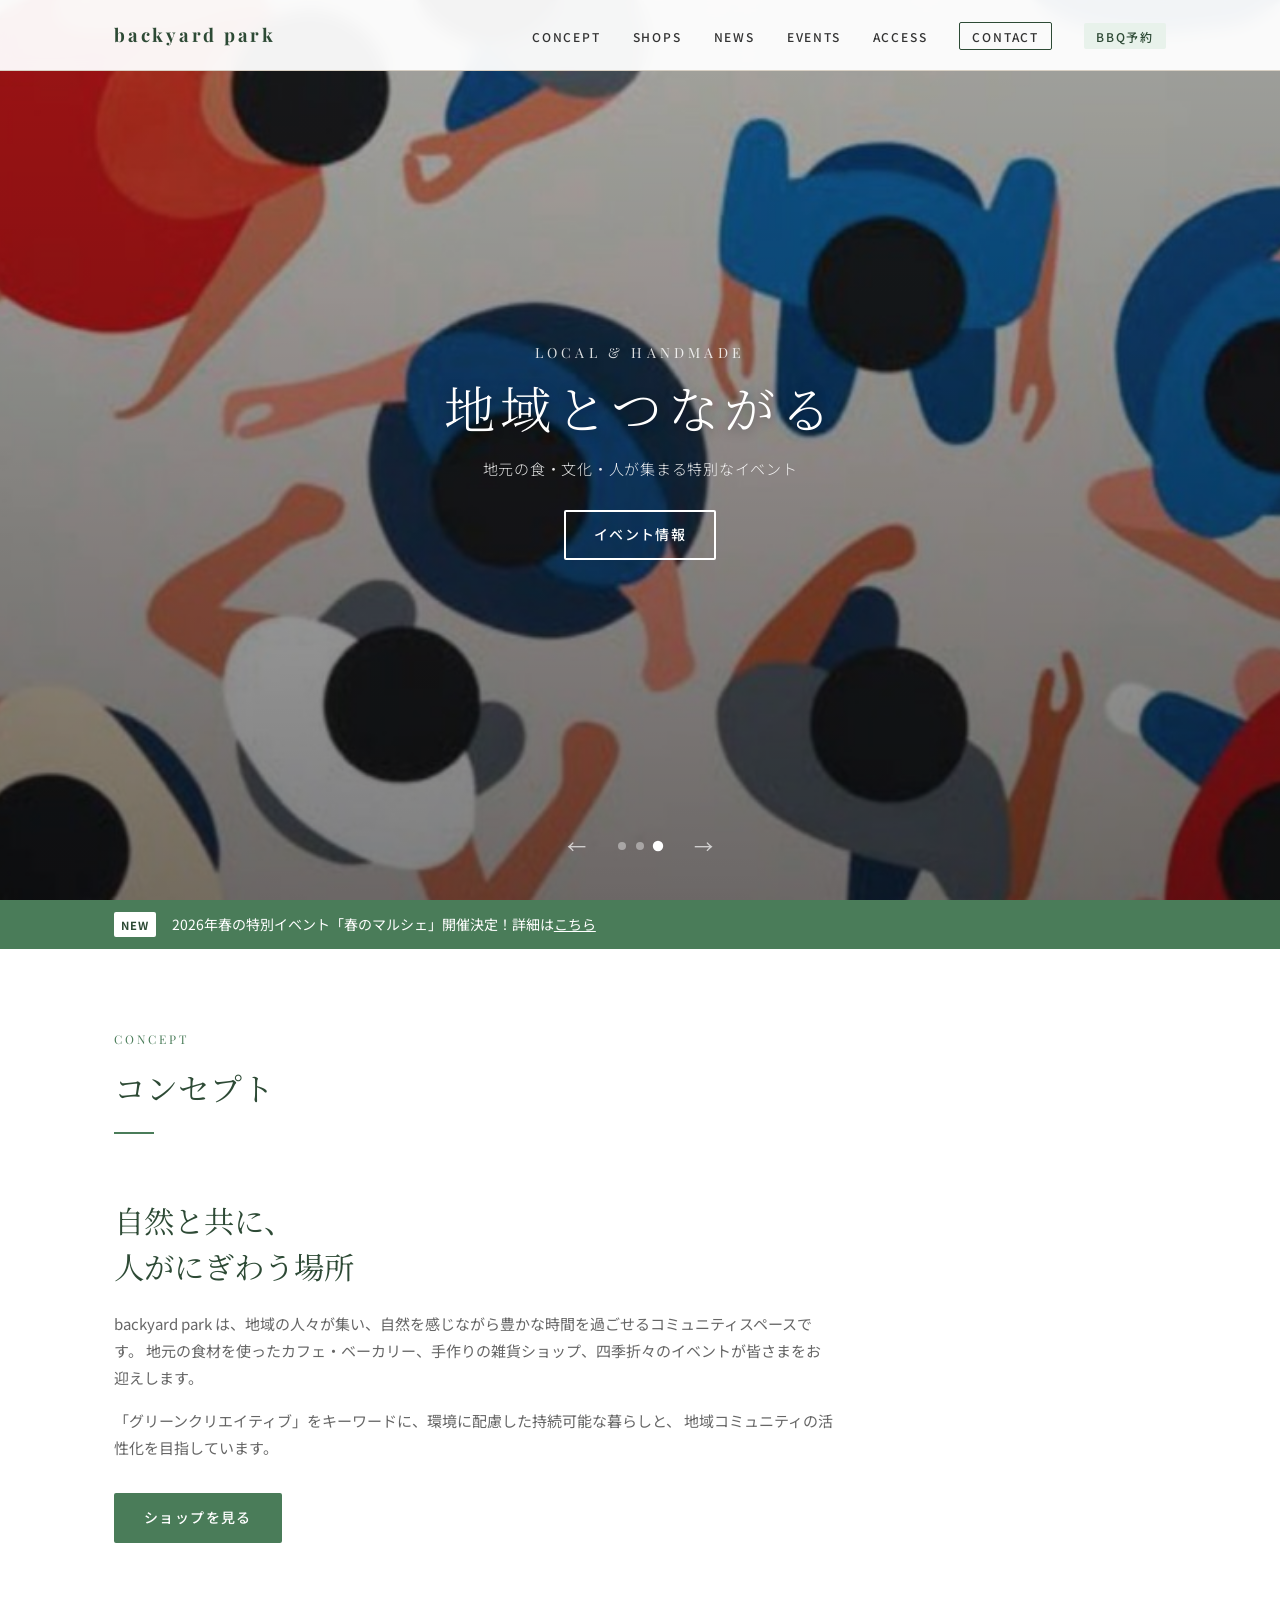
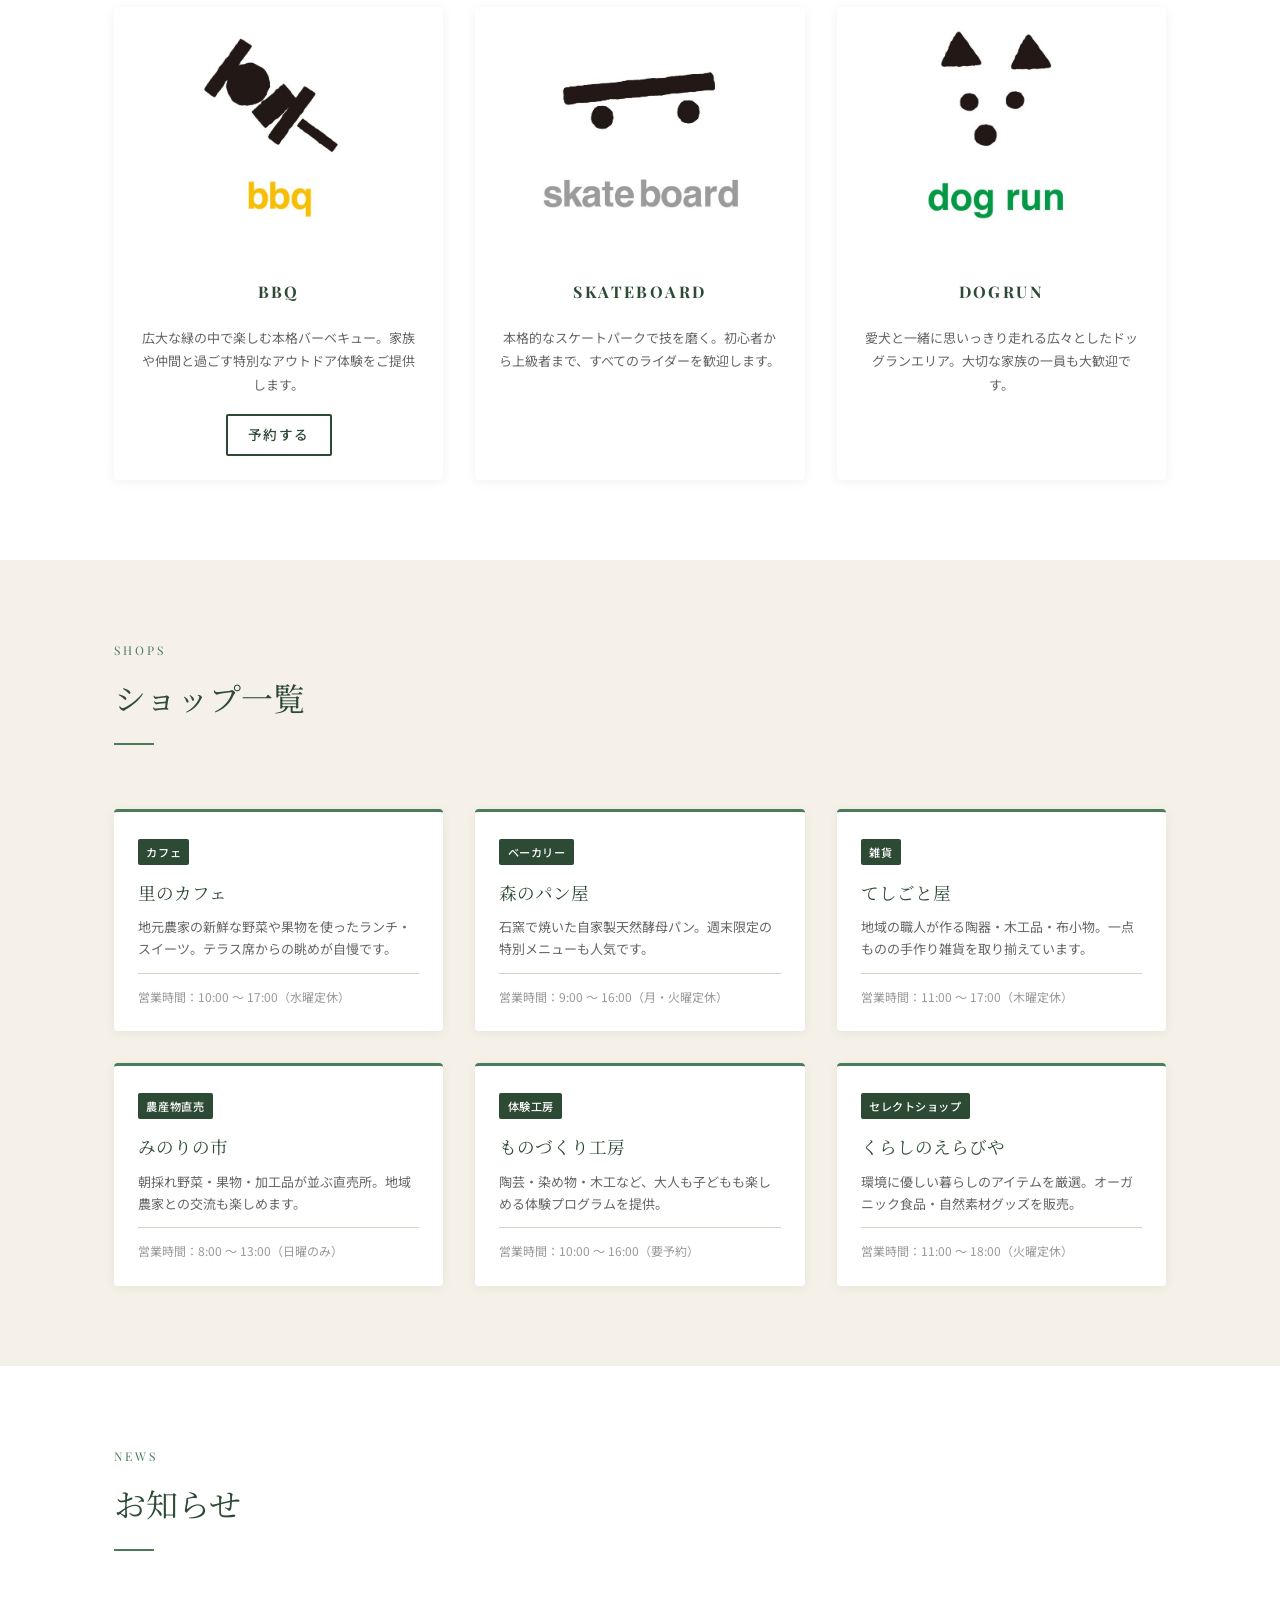
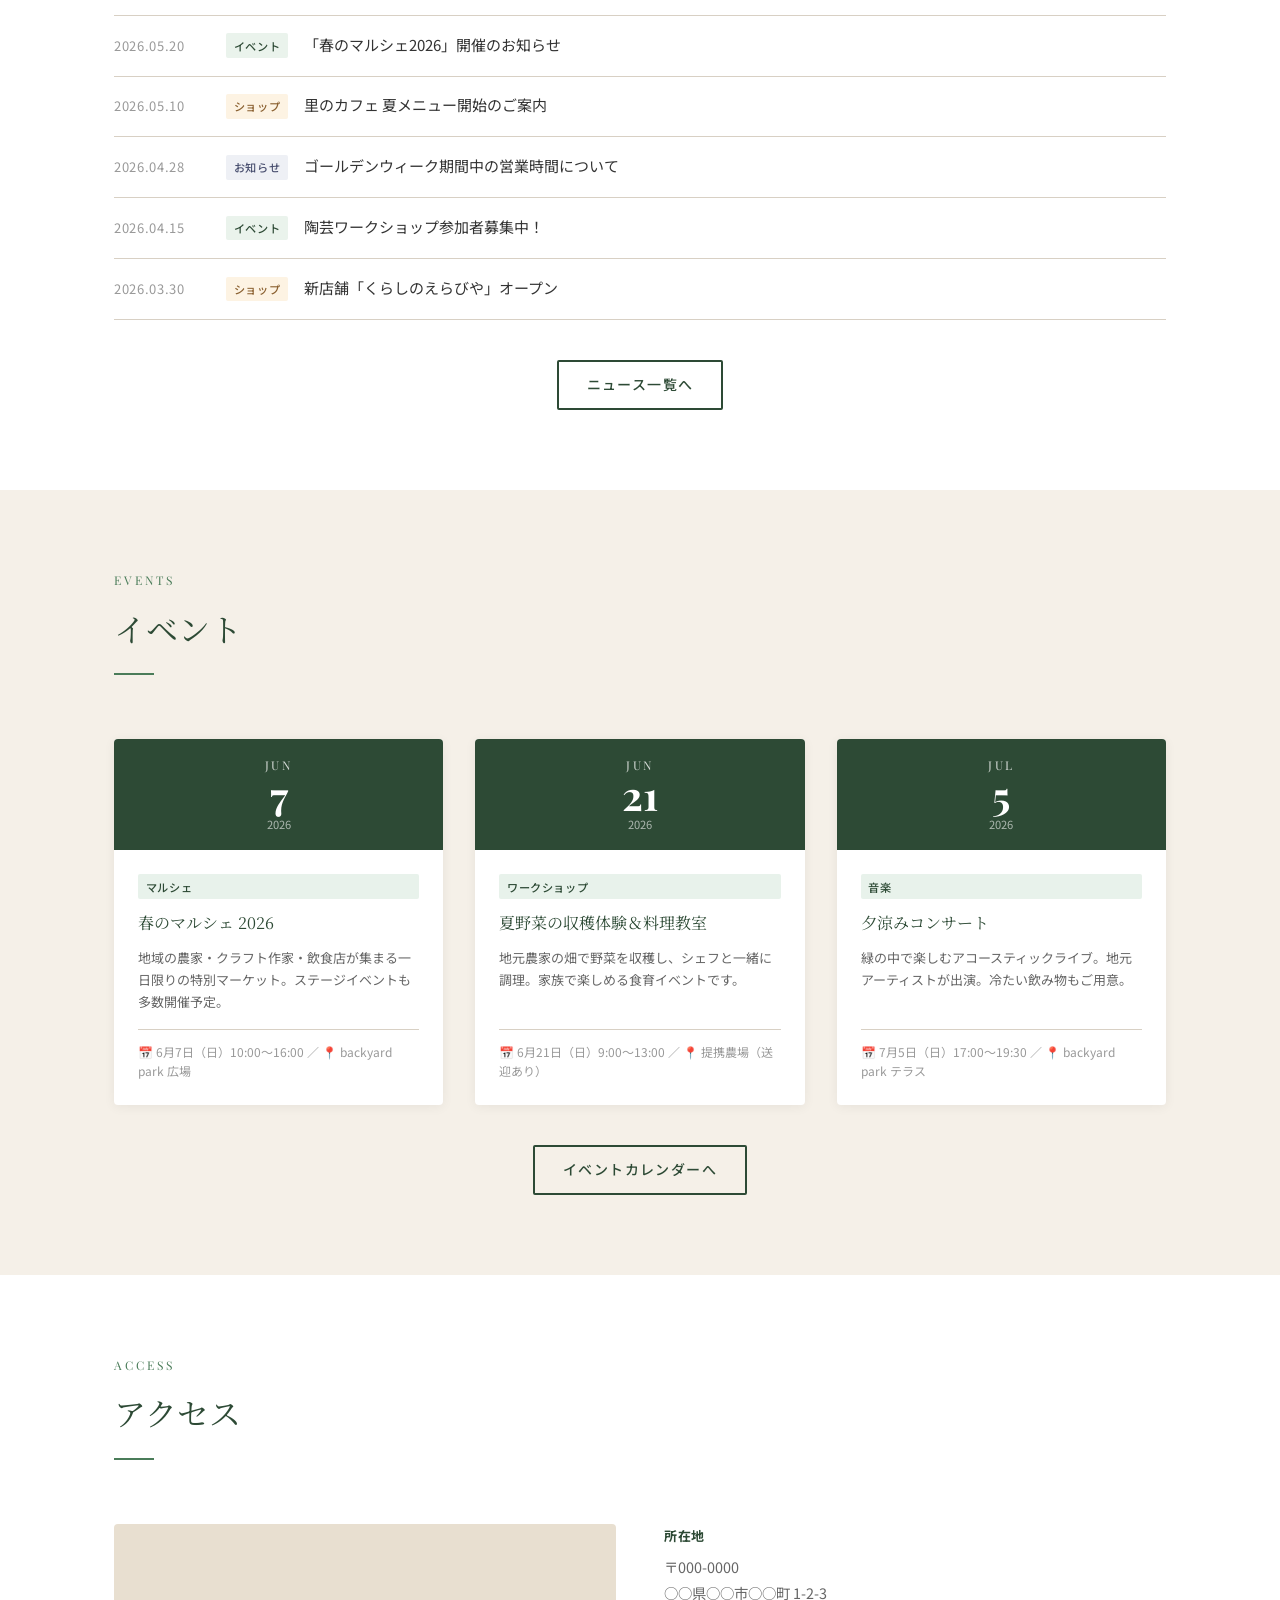
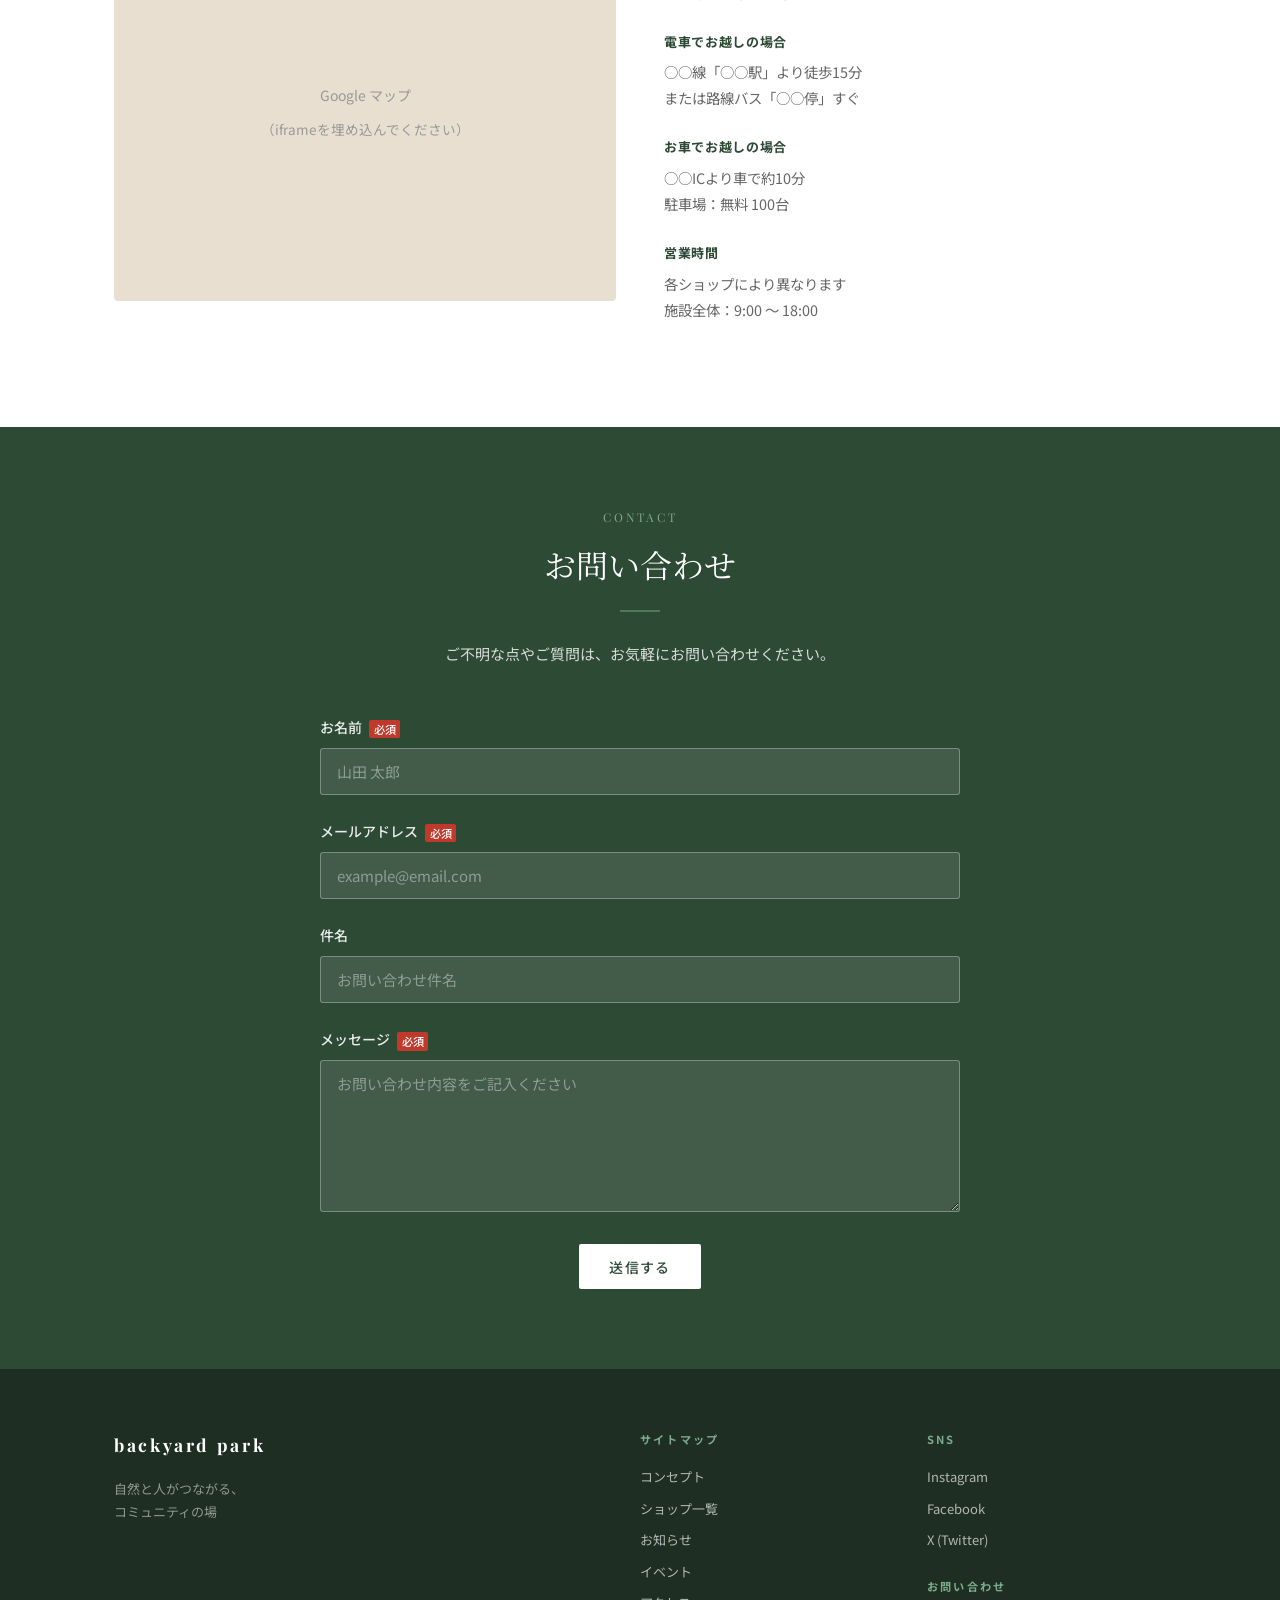
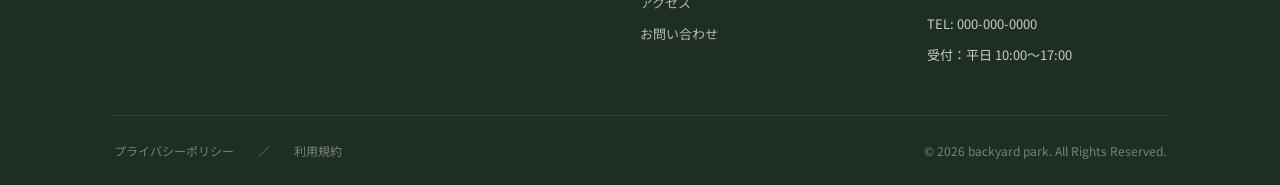
==== index.html @ cfff5ee6 "Add files via upload" ====
<!DOCTYPE html>
<html lang="ja">
<head>
  <meta charset="UTF-8" />
  <meta name="viewport" content="width=device-width, initial-scale=1.0" />
  <title>backyard park</title>
  <link rel="preconnect" href="https://fonts.googleapis.com" />
  <link rel="preconnect" href="https://fonts.gstatic.com" crossorigin />
  <link href="https://fonts.googleapis.com/css2?family=Noto+Sans+JP:wght@300;400;500;700&family=Noto+Serif+JP:wght@300;400;700&family=Playfair+Display:ital,wght@0,400;0,700;1,400&display=swap" rel="stylesheet" />
  <link rel="stylesheet" href="style.css" />
</head>
<body>

  <!-- ========== HEADER / NAVIGATION ========== -->
  <header class="site-header" id="site-header">
    <div class="header-inner">
      <a href="#" class="logo">
        <span class="logo-name">backyard park</span>
      </a>
      <button class="nav-toggle" id="nav-toggle" aria-label="メニューを開く">
        <span></span><span></span><span></span>
      </button>
      <nav class="global-nav" id="global-nav">
        <ul>
          <li><a href="#concept">CONCEPT</a></li>
          <li><a href="#shops">SHOPS</a></li>
          <li><a href="#news">NEWS</a></li>
          <li><a href="#events">EVENTS</a></li>
          <li><a href="#access">ACCESS</a></li>
          <li><a href="#contact" class="nav-contact">CONTACT</a></li>
          <li><a href="reserve.html" class="nav-reserve">BBQ予約</a></li>
        </ul>
      </nav>
    </div>
  </header>

  <!-- ========== HERO ========== -->
  <section class="hero" id="hero">
    <div class="hero-slider" id="hero-slider">
      <div class="hero-slide active" style="background-image: url('images/BP0122_p004.jpg')">
        <div class="hero-overlay"></div>
        <div class="hero-text">
          <p class="hero-sub">Welcome to</p>
          <h1 class="hero-title">backyard park</h1>
          <p class="hero-desc">自然と人がつながる、あたらしいコミュニティの場</p>
          <a href="#concept" class="btn btn-outline">詳しく見る</a>
        </div>
      </div>
      <div class="hero-slide" style="background-image: url('images/BP0122_p007.jpg')">
        <div class="hero-overlay"></div>
        <div class="hero-text">
          <p class="hero-sub">Enjoy the nature</p>
          <h1 class="hero-title">森と暮らす</h1>
          <p class="hero-desc">緑に囲まれた豊かな時間をお過ごしください</p>
          <a href="#shops" class="btn btn-outline">ショップ一覧</a>
        </div>
      </div>
      <div class="hero-slide" style="background-image: url('images/BP0122_p006.jpg')">
        <div class="hero-overlay"></div>
        <div class="hero-text">
          <p class="hero-sub">Local &amp; Handmade</p>
          <h1 class="hero-title">地域とつながる</h1>
          <p class="hero-desc">地元の食・文化・人が集まる特別なイベント</p>
          <a href="#events" class="btn btn-outline">イベント情報</a>
        </div>
      </div>
    </div>
    <div class="hero-controls">
      <button class="hero-prev" id="hero-prev" aria-label="前へ">&#8592;</button>
      <div class="hero-dots" id="hero-dots">
        <button class="dot active" data-index="0"></button>
        <button class="dot" data-index="1"></button>
        <button class="dot" data-index="2"></button>
      </div>
      <button class="hero-next" id="hero-next" aria-label="次へ">&#8594;</button>
    </div>
  </section>

  <!-- ========== INFO BANNER ========== -->
  <div class="info-banner">
    <div class="container">
      <span class="info-label">NEW</span>
      <p>2026年春の特別イベント「春のマルシェ」開催決定！詳細は<a href="#events">こちら</a></p>
    </div>
  </div>

  <!-- ========== CONCEPT ========== -->
  <section class="section concept" id="concept">
    <div class="container">
      <div class="section-header">
        <span class="section-en">CONCEPT</span>
        <h2 class="section-title">コンセプト</h2>
      </div>
      <div class="concept-body">
        <h3 class="concept-heading">自然と共に、<br>人がにぎわう場所</h3>
        <p>
          backyard park は、地域の人々が集い、自然を感じながら豊かな時間を過ごせるコミュニティスペースです。
          地元の食材を使ったカフェ・ベーカリー、手作りの雑貨ショップ、四季折々のイベントが皆さまをお迎えします。
        </p>
        <p>
          「グリーンクリエイティブ」をキーワードに、環境に配慮した持続可能な暮らしと、
          地域コミュニティの活性化を目指しています。
        </p>
        <a href="#shops" class="btn btn-primary">ショップを見る</a>
      </div>

      <div class="concept-features">
        <div class="feature-card">
          <div class="feature-card-image">
            <img src="images/BP0122_p011.jpg" alt="BBQ" />
          </div>
          <div class="feature-card-body">
            <h4>BBQ</h4>
            <p>広大な緑の中で楽しむ本格バーベキュー。家族や仲間と過ごす特別なアウトドア体験をご提供します。</p>
            <a href="reserve.html" class="btn btn-secondary feature-card-btn">予約する</a>
          </div>
        </div>
        <div class="feature-card">
          <div class="feature-card-image">
            <img src="images/BP0122_p010.jpg" alt="SKATEBOARD" />
          </div>
          <div class="feature-card-body">
            <h4>SKATEBOARD</h4>
            <p>本格的なスケートパークで技を磨く。初心者から上級者まで、すべてのライダーを歓迎します。</p>
          </div>
        </div>
        <div class="feature-card">
          <div class="feature-card-image">
            <img src="images/BP0122_p012.jpg" alt="DOGRUN" />
          </div>
          <div class="feature-card-body">
            <h4>DOGRUN</h4>
            <p>愛犬と一緒に思いっきり走れる広々としたドッグランエリア。大切な家族の一員も大歓迎です。</p>
          </div>
        </div>
      </div>
    </div>
  </section>

  <!-- ========== SHOPS ========== -->
  <section class="section shops bg-light" id="shops">
    <div class="container">
      <div class="section-header">
        <span class="section-en">SHOPS</span>
        <h2 class="section-title">ショップ一覧</h2>
      </div>
      <div class="shops-grid">

        <article class="shop-card">
          <div class="shop-body">
            <span class="shop-tag">カフェ</span>
            <h3 class="shop-name">里のカフェ</h3>
            <p class="shop-desc">地元農家の新鮮な野菜や果物を使ったランチ・スイーツ。テラス席からの眺めが自慢です。</p>
            <p class="shop-hours">営業時間：10:00 〜 17:00（水曜定休）</p>
          </div>
        </article>

        <article class="shop-card">
          <div class="shop-body">
            <span class="shop-tag">ベーカリー</span>
            <h3 class="shop-name">森のパン屋</h3>
            <p class="shop-desc">石窯で焼いた自家製天然酵母パン。週末限定の特別メニューも人気です。</p>
            <p class="shop-hours">営業時間：9:00 〜 16:00（月・火曜定休）</p>
          </div>
        </article>

        <article class="shop-card">
          <div class="shop-body">
            <span class="shop-tag">雑貨</span>
            <h3 class="shop-name">てしごと屋</h3>
            <p class="shop-desc">地域の職人が作る陶器・木工品・布小物。一点ものの手作り雑貨を取り揃えています。</p>
            <p class="shop-hours">営業時間：11:00 〜 17:00（木曜定休）</p>
          </div>
        </article>

        <article class="shop-card">
          <div class="shop-body">
            <span class="shop-tag">農産物直売</span>
            <h3 class="shop-name">みのりの市</h3>
            <p class="shop-desc">朝採れ野菜・果物・加工品が並ぶ直売所。地域農家との交流も楽しめます。</p>
            <p class="shop-hours">営業時間：8:00 〜 13:00（日曜のみ）</p>
          </div>
        </article>

        <article class="shop-card">
          <div class="shop-body">
            <span class="shop-tag">体験工房</span>
            <h3 class="shop-name">ものづくり工房</h3>
            <p class="shop-desc">陶芸・染め物・木工など、大人も子どもも楽しめる体験プログラムを提供。</p>
            <p class="shop-hours">営業時間：10:00 〜 16:00（要予約）</p>
          </div>
        </article>

        <article class="shop-card">
          <div class="shop-body">
            <span class="shop-tag">セレクトショップ</span>
            <h3 class="shop-name">くらしのえらびや</h3>
            <p class="shop-desc">環境に優しい暮らしのアイテムを厳選。オーガニック食品・自然素材グッズを販売。</p>
            <p class="shop-hours">営業時間：11:00 〜 18:00（火曜定休）</p>
          </div>
        </article>

      </div>
    </div>
  </section>

  <!-- ========== NEWS ========== -->
  <section class="section news" id="news">
    <div class="container">
      <div class="section-header">
        <span class="section-en">NEWS</span>
        <h2 class="section-title">お知らせ</h2>
      </div>
      <ul class="news-list">
        <li class="news-item">
          <time class="news-date" datetime="2026-05-20">2026.05.20</time>
          <span class="news-tag tag-event">イベント</span>
          <a class="news-title" href="#">「春のマルシェ2026」開催のお知らせ</a>
        </li>
        <li class="news-item">
          <time class="news-date" datetime="2026-05-10">2026.05.10</time>
          <span class="news-tag tag-shop">ショップ</span>
          <a class="news-title" href="#">里のカフェ 夏メニュー開始のご案内</a>
        </li>
        <li class="news-item">
          <time class="news-date" datetime="2026-04-28">2026.04.28</time>
          <span class="news-tag tag-info">お知らせ</span>
          <a class="news-title" href="#">ゴールデンウィーク期間中の営業時間について</a>
        </li>
        <li class="news-item">
          <time class="news-date" datetime="2026-04-15">2026.04.15</time>
          <span class="news-tag tag-event">イベント</span>
          <a class="news-title" href="#">陶芸ワークショップ参加者募集中！</a>
        </li>
        <li class="news-item">
          <time class="news-date" datetime="2026-03-30">2026.03.30</time>
          <span class="news-tag tag-shop">ショップ</span>
          <a class="news-title" href="#">新店舗「くらしのえらびや」オープン</a>
        </li>
      </ul>
      <div class="section-more">
        <a href="#" class="btn btn-secondary">ニュース一覧へ</a>
      </div>
    </div>
  </section>

  <!-- ========== EVENTS ========== -->
  <section class="section events bg-light" id="events">
    <div class="container">
      <div class="section-header">
        <span class="section-en">EVENTS</span>
        <h2 class="section-title">イベント</h2>
      </div>
      <div class="events-grid">

        <article class="event-card">
          <div class="event-date-block">
            <span class="event-month">JUN</span>
            <span class="event-day">7</span>
            <span class="event-year">2026</span>
          </div>
          <div class="event-body">
            <span class="event-tag">マルシェ</span>
            <h3 class="event-title">春のマルシェ 2026</h3>
            <p class="event-detail">地域の農家・クラフト作家・飲食店が集まる一日限りの特別マーケット。ステージイベントも多数開催予定。</p>
            <p class="event-meta">📅 6月7日（日）10:00〜16:00 ／ 📍 backyard park 広場</p>
          </div>
        </article>

        <article class="event-card">
          <div class="event-date-block">
            <span class="event-month">JUN</span>
            <span class="event-day">21</span>
            <span class="event-year">2026</span>
          </div>
          <div class="event-body">
            <span class="event-tag">ワークショップ</span>
            <h3 class="event-title">夏野菜の収穫体験＆料理教室</h3>
            <p class="event-detail">地元農家の畑で野菜を収穫し、シェフと一緒に調理。家族で楽しめる食育イベントです。</p>
            <p class="event-meta">📅 6月21日（日）9:00〜13:00 ／ 📍 提携農場（送迎あり）</p>
          </div>
        </article>

        <article class="event-card">
          <div class="event-date-block">
            <span class="event-month">JUL</span>
            <span class="event-day">5</span>
            <span class="event-year">2026</span>
          </div>
          <div class="event-body">
            <span class="event-tag">音楽</span>
            <h3 class="event-title">夕涼みコンサート</h3>
            <p class="event-detail">緑の中で楽しむアコースティックライブ。地元アーティストが出演。冷たい飲み物もご用意。</p>
            <p class="event-meta">📅 7月5日（日）17:00〜19:30 ／ 📍 backyard park テラス</p>
          </div>
        </article>

      </div>
      <div class="section-more">
        <a href="#" class="btn btn-secondary">イベントカレンダーへ</a>
      </div>
    </div>
  </section>

  <!-- ========== ACCESS ========== -->
  <section class="section access" id="access">
    <div class="container">
      <div class="section-header">
        <span class="section-en">ACCESS</span>
        <h2 class="section-title">アクセス</h2>
      </div>
      <div class="access-grid">
        <div class="access-map">
          <div class="map-placeholder">
            <p>Google マップ</p>
            <p style="font-size:0.85rem;margin-top:0.5rem;">（iframeを埋め込んでください）</p>
          </div>
        </div>
        <div class="access-info">
          <div class="access-block">
            <h4>所在地</h4>
            <p>〒000-0000<br>○○県○○市○○町 1-2-3</p>
          </div>
          <div class="access-block">
            <h4>電車でお越しの場合</h4>
            <p>○○線「○○駅」より徒歩15分<br>または路線バス「○○停」すぐ</p>
          </div>
          <div class="access-block">
            <h4>お車でお越しの場合</h4>
            <p>○○ICより車で約10分<br>駐車場：無料 100台</p>
          </div>
          <div class="access-block">
            <h4>営業時間</h4>
            <p>各ショップにより異なります<br>施設全体：9:00 〜 18:00</p>
          </div>
        </div>
      </div>
    </div>
  </section>

  <!-- ========== CONTACT ========== -->
  <section class="section contact bg-green" id="contact">
    <div class="container">
      <div class="section-header center">
        <span class="section-en light">CONTACT</span>
        <h2 class="section-title light">お問い合わせ</h2>
        <p class="contact-lead">ご不明な点やご質問は、お気軽にお問い合わせください。</p>
      </div>
      <form class="contact-form" id="contact-form">
        <div class="form-row">
          <label for="name">お名前 <span class="required">必須</span></label>
          <input type="text" id="name" name="name" placeholder="山田 太郎" required />
        </div>
        <div class="form-row">
          <label for="email">メールアドレス <span class="required">必須</span></label>
          <input type="email" id="email" name="email" placeholder="example@email.com" required />
        </div>
        <div class="form-row">
          <label for="subject">件名</label>
          <input type="text" id="subject" name="subject" placeholder="お問い合わせ件名" />
        </div>
        <div class="form-row">
          <label for="message">メッセージ <span class="required">必須</span></label>
          <textarea id="message" name="message" rows="6" placeholder="お問い合わせ内容をご記入ください" required></textarea>
        </div>
        <div class="form-submit">
          <button type="submit" class="btn btn-white">送信する</button>
        </div>
      </form>
    </div>
  </section>

  <!-- ========== FOOTER ========== -->
  <footer class="site-footer">
    <div class="container">
      <div class="footer-grid">
        <div class="footer-brand">
          <div class="footer-logo">
            <span class="footer-logo-name">backyard park</span>
          </div>
          <p class="footer-tagline">自然と人がつながる、<br>コミュニティの場</p>
        </div>
        <div class="footer-nav-group">
          <h4>サイトマップ</h4>
          <ul>
            <li><a href="#concept">コンセプト</a></li>
            <li><a href="#shops">ショップ一覧</a></li>
            <li><a href="#news">お知らせ</a></li>
            <li><a href="#events">イベント</a></li>
            <li><a href="#access">アクセス</a></li>
            <li><a href="#contact">お問い合わせ</a></li>
          </ul>
        </div>
        <div class="footer-nav-group">
          <h4>SNS</h4>
          <ul>
            <li><a href="#">Instagram</a></li>
            <li><a href="#">Facebook</a></li>
            <li><a href="#">X (Twitter)</a></li>
          </ul>
          <h4 style="margin-top:1.5rem;">お問い合わせ</h4>
          <ul>
            <li>TEL: 000-000-0000</li>
            <li>受付：平日 10:00〜17:00</li>
          </ul>
        </div>
      </div>
      <div class="footer-bottom">
        <p class="footer-legal">
          <a href="#">プライバシーポリシー</a> ／ <a href="#">利用規約</a>
        </p>
        <p class="footer-copy">&copy; 2026 backyard park. All Rights Reserved.</p>
      </div>
    </div>
  </footer>

  <a href="#" class="page-top" id="page-top" aria-label="ページトップへ">▲</a>

  <script src="script.js"></script>
</body>
</html>
---- style.css ----
/* ============================================================
   RESET & BASE
   ============================================================ */
*, *::before, *::after {
  box-sizing: border-box;
  margin: 0;
  padding: 0;
}

:root {
  /* Colors */
  --color-green-dark:   #2d4a35;
  --color-green:        #4a7c59;
  --color-green-light:  #7aab8a;
  --color-green-pale:   #e8f2eb;
  --color-brown:        #6b4c3b;
  --color-beige:        #f5f0e8;
  --color-beige-dark:   #e8dfd0;
  --color-white:        #ffffff;
  --color-text:         #333333;
  --color-text-light:   #666666;
  --color-text-muted:   #999999;
  --color-border:       #d8d0c4;

  /* Typography */
  --font-sans:  'Noto Sans JP', 'Hiragino Kaku Gothic ProN', sans-serif;
  --font-serif: 'Noto Serif JP', 'Hiragino Mincho ProN', serif;
  --font-en:    'Playfair Display', Georgia, serif;

  /* Spacing */
  --section-py: 80px;
  --container-max: 1100px;
  --container-px: 24px;

  /* Transitions */
  --ease: 0.3s ease;
}

html {
  scroll-behavior: smooth;
  font-size: 16px;
}

body {
  font-family: var(--font-sans);
  color: var(--color-text);
  background: var(--color-white);
  line-height: 1.8;
  -webkit-font-smoothing: antialiased;
}

img { display: block; width: 100%; height: auto; object-fit: cover; }
a { color: inherit; text-decoration: none; transition: opacity var(--ease); }
a:hover { opacity: 0.75; }
ul { list-style: none; }
button { cursor: pointer; border: none; background: none; font-family: inherit; }

.container {
  max-width: var(--container-max);
  margin: 0 auto;
  padding: 0 var(--container-px);
}

.section {
  padding: var(--section-py) 0;
}

.bg-light { background: var(--color-beige); }
.bg-green { background: var(--color-green-dark); }

/* ============================================================
   BUTTONS
   ============================================================ */
.btn {
  display: inline-block;
  padding: 0.75em 2em;
  font-size: 0.875rem;
  font-weight: 500;
  letter-spacing: 0.1em;
  border-radius: 2px;
  transition: all var(--ease);
  cursor: pointer;
}

.btn-primary {
  background: var(--color-green);
  color: var(--color-white);
  border: 2px solid var(--color-green);
}
.btn-primary:hover {
  background: var(--color-green-dark);
  border-color: var(--color-green-dark);
  opacity: 1;
}

.btn-secondary {
  background: transparent;
  color: var(--color-green-dark);
  border: 2px solid var(--color-green-dark);
}
.btn-secondary:hover {
  background: var(--color-green-dark);
  color: var(--color-white);
  opacity: 1;
}

.btn-outline {
  background: transparent;
  color: var(--color-white);
  border: 2px solid var(--color-white);
}
.btn-outline:hover {
  background: var(--color-white);
  color: var(--color-green-dark);
  opacity: 1;
}

.btn-white {
  background: var(--color-white);
  color: var(--color-green-dark);
  border: 2px solid var(--color-white);
}
.btn-white:hover {
  background: transparent;
  color: var(--color-white);
  opacity: 1;
}

/* ============================================================
   SECTION HEADERS
   ============================================================ */
.section-header {
  margin-bottom: 3rem;
}
.section-header.center {
  text-align: center;
}

.section-en {
  display: block;
  font-family: var(--font-en);
  font-size: 0.75rem;
  font-weight: 400;
  letter-spacing: 0.25em;
  color: var(--color-green);
  text-transform: uppercase;
  margin-bottom: 0.5rem;
}
.section-en.light {
  color: var(--color-green-light);
}

.section-title {
  font-family: var(--font-serif);
  font-size: clamp(1.5rem, 3vw, 2rem);
  font-weight: 400;
  color: var(--color-green-dark);
  position: relative;
  padding-bottom: 1rem;
}
.section-title::after {
  content: '';
  display: block;
  width: 40px;
  height: 2px;
  background: var(--color-green);
  margin-top: 1rem;
}
.section-title.light {
  color: var(--color-white);
}
.section-header.center .section-title::after {
  margin: 1rem auto 0;
}

.section-more {
  text-align: center;
  margin-top: 2.5rem;
}

/* ============================================================
   HEADER
   ============================================================ */
.site-header {
  position: fixed;
  top: 0;
  left: 0;
  right: 0;
  z-index: 100;
  background: rgba(255, 255, 255, 0.95);
  backdrop-filter: blur(8px);
  border-bottom: 1px solid var(--color-border);
  transition: box-shadow var(--ease);
}
.site-header.scrolled {
  box-shadow: 0 2px 20px rgba(0,0,0,0.08);
}

.header-inner {
  max-width: var(--container-max);
  margin: 0 auto;
  padding: 0 var(--container-px);
  height: 70px;
  display: flex;
  align-items: center;
  justify-content: space-between;
}

.logo {
  display: flex;
  align-items: center;
  line-height: 1.2;
}

.logo-name {
  font-family: var(--font-en);
  font-size: 1.15rem;
  font-weight: 700;
  color: var(--color-green-dark);
  letter-spacing: 0.15em;
  text-transform: lowercase;
}

.global-nav ul {
  display: flex;
  gap: 2rem;
  align-items: center;
}
.global-nav a {
  font-size: 0.75rem;
  font-weight: 500;
  letter-spacing: 0.15em;
  color: var(--color-text);
  text-transform: uppercase;
  position: relative;
  padding-bottom: 3px;
}
.global-nav a::after {
  content: '';
  position: absolute;
  bottom: 0;
  left: 0;
  width: 0;
  height: 1px;
  background: var(--color-green);
  transition: width var(--ease);
}
.global-nav a:hover { opacity: 1; }
.global-nav a:hover::after { width: 100%; }
.nav-contact {
  padding: 0.4em 1em !important;
  border: 1px solid var(--color-green-dark);
  border-radius: 2px;
}
.nav-contact::after { display: none !important; }
.nav-contact:hover {
  background: var(--color-green-dark);
  color: var(--color-white) !important;
}
.nav-reserve {
  color: var(--color-green-dark) !important;
  font-weight: 700;
  padding: 0.4em 1em !important;
  background: var(--color-green-pale);
  border-radius: 2px;
}
.nav-reserve::after { display: none !important; }
.nav-reserve:hover {
  background: var(--color-green);
  color: var(--color-white) !important;
  opacity: 1;
}

.nav-toggle {
  display: none;
  flex-direction: column;
  gap: 5px;
  width: 30px;
}
.nav-toggle span {
  display: block;
  height: 2px;
  background: var(--color-green-dark);
  transition: all var(--ease);
  border-radius: 2px;
}

/* ============================================================
   HERO
   ============================================================ */
.hero {
  position: relative;
  height: 100vh;
  min-height: 600px;
  overflow: hidden;
}

.hero-slider {
  width: 100%;
  height: 100%;
  position: relative;
}

.hero-slide {
  position: absolute;
  inset: 0;
  background-size: cover;
  background-position: center;
  background-color: var(--color-green-dark);
  opacity: 0;
  transition: opacity 1s ease;
  display: flex;
  align-items: center;
  justify-content: center;
}
.hero-slide.active { opacity: 1; }

.hero-overlay {
  position: absolute;
  inset: 0;
  background: linear-gradient(
    to bottom,
    rgba(0, 0, 0, 0.25) 0%,
    rgba(0, 0, 0, 0.5) 100%
  );
}

.hero-text {
  position: relative;
  z-index: 1;
  text-align: center;
  color: var(--color-white);
  max-width: 640px;
  padding: 0 var(--container-px);
}

.hero-sub {
  font-family: var(--font-en);
  font-size: clamp(0.75rem, 1.5vw, 0.875rem);
  letter-spacing: 0.3em;
  text-transform: uppercase;
  margin-bottom: 0.75rem;
  opacity: 0.85;
}

.hero-title {
  font-family: var(--font-serif);
  font-size: clamp(2rem, 5vw, 3.2rem);
  font-weight: 300;
  letter-spacing: 0.1em;
  line-height: 1.2;
  margin-bottom: 1rem;
  text-shadow: 0 2px 12px rgba(0,0,0,0.4);
}

.hero-desc {
  font-size: clamp(0.85rem, 1.5vw, 0.9375rem);
  font-weight: 300;
  letter-spacing: 0.05em;
  margin-bottom: 1.75rem;
  opacity: 0.9;
}

.hero-controls {
  position: absolute;
  bottom: 2rem;
  left: 0;
  right: 0;
  z-index: 10;
  display: flex;
  align-items: center;
  justify-content: center;
  gap: 1.5rem;
}

.hero-prev, .hero-next {
  color: rgba(255,255,255,0.7);
  font-size: 1.2rem;
  transition: color var(--ease);
  padding: 0.5rem;
}
.hero-prev:hover, .hero-next:hover {
  color: var(--color-white);
}

.hero-dots {
  display: flex;
  gap: 0.6rem;
}
.dot {
  width: 8px;
  height: 8px;
  border-radius: 50%;
  background: rgba(255,255,255,0.4);
  transition: all var(--ease);
  padding: 0;
}
.dot.active {
  background: var(--color-white);
  transform: scale(1.3);
}

/* ============================================================
   INFO BANNER
   ============================================================ */
.info-banner {
  background: var(--color-green);
  color: var(--color-white);
  padding: 0.75rem 0;
  font-size: 0.875rem;
}
.info-banner .container {
  display: flex;
  align-items: center;
  gap: 1rem;
}
.info-label {
  background: var(--color-white);
  color: var(--color-green-dark);
  font-size: 0.7rem;
  font-weight: 700;
  letter-spacing: 0.1em;
  padding: 0.2em 0.6em;
  border-radius: 2px;
  flex-shrink: 0;
}
.info-banner a {
  text-decoration: underline;
  color: var(--color-white);
}

/* ============================================================
   CONCEPT
   ============================================================ */
.concept-body {
  max-width: 720px;
  margin-bottom: 4rem;
}

.concept-heading {
  font-family: var(--font-serif);
  font-size: clamp(1.4rem, 3vw, 1.9rem);
  font-weight: 400;
  color: var(--color-green-dark);
  line-height: 1.5;
  margin-bottom: 1.25rem;
}

.concept-body p {
  font-size: 0.9375rem;
  color: var(--color-text-light);
  margin-bottom: 1rem;
}

.concept-body .btn { margin-top: 1rem; }

.concept-features {
  display: grid;
  grid-template-columns: repeat(3, 1fr);
  gap: 2rem;
}

.feature-card {
  background: var(--color-white);
  border-radius: 4px;
  overflow: hidden;
  box-shadow: 0 2px 12px rgba(0,0,0,0.06);
  transition: transform var(--ease), box-shadow var(--ease);
}
.feature-card:hover {
  transform: translateY(-6px);
  box-shadow: 0 12px 32px rgba(0,0,0,0.1);
}

.feature-card-image {
  width: 100%;
  aspect-ratio: 4/3;
  overflow: hidden;
}
.feature-card-image img {
  width: 100%;
  height: 100%;
  object-fit: cover;
  transition: transform 0.5s ease;
}
.feature-card:hover .feature-card-image img {
  transform: scale(1.05);
}

.feature-card-body {
  padding: 1.5rem;
  text-align: center;
  display: flex;
  flex-direction: column;
  align-items: center;
  gap: 0.6rem;
}
.feature-card-btn {
  margin-top: 0.5rem;
  padding: 0.5em 1.5em;
  font-size: 0.85rem;
}
.feature-card-body h4 {
  font-family: var(--font-en);
  font-size: 1rem;
  font-weight: 700;
  letter-spacing: 0.15em;
  color: var(--color-green-dark);
  margin-bottom: 0.6rem;
  text-transform: uppercase;
}
.feature-card-body p {
  font-size: 0.8125rem;
  color: var(--color-text-light);
  line-height: 1.8;
}

/* ============================================================
   SHOPS
   ============================================================ */
.shops-grid {
  display: grid;
  grid-template-columns: repeat(3, 1fr);
  gap: 2rem;
}

.shop-card {
  background: var(--color-white);
  border-radius: 4px;
  overflow: hidden;
  box-shadow: 0 2px 12px rgba(0,0,0,0.06);
  border-top: 3px solid var(--color-green);
  transition: transform var(--ease), box-shadow var(--ease);
}
.shop-card:hover {
  transform: translateY(-6px);
  box-shadow: 0 12px 32px rgba(0,0,0,0.1);
}

.shop-tag {
  display: inline-block;
  background: var(--color-green-dark);
  color: var(--color-white);
  font-size: 0.7rem;
  font-weight: 500;
  padding: 0.25em 0.75em;
  border-radius: 2px;
  letter-spacing: 0.05em;
  margin-bottom: 0.75rem;
}

.shop-body {
  padding: 1.5rem;
}
.shop-name {
  font-family: var(--font-serif);
  font-size: 1.1rem;
  font-weight: 400;
  color: var(--color-green-dark);
  margin-bottom: 0.5rem;
}
.shop-desc {
  font-size: 0.8125rem;
  color: var(--color-text-light);
  line-height: 1.7;
  margin-bottom: 0.75rem;
}
.shop-hours {
  font-size: 0.75rem;
  color: var(--color-text-muted);
  border-top: 1px solid var(--color-border);
  padding-top: 0.75rem;
}

/* ============================================================
   NEWS
   ============================================================ */
.news-list {
  border-top: 1px solid var(--color-border);
}

.news-item {
  display: flex;
  align-items: baseline;
  gap: 1rem;
  padding: 1.1rem 0;
  border-bottom: 1px solid var(--color-border);
  transition: background var(--ease);
}
.news-item:hover {
  background: var(--color-beige);
  padding-left: 0.5rem;
  padding-right: 0.5rem;
  margin: 0 -0.5rem;
}

.news-date {
  font-size: 0.8125rem;
  color: var(--color-text-muted);
  letter-spacing: 0.05em;
  flex-shrink: 0;
  min-width: 6rem;
}

.news-tag {
  font-size: 0.7rem;
  font-weight: 500;
  padding: 0.2em 0.7em;
  border-radius: 2px;
  flex-shrink: 0;
  letter-spacing: 0.05em;
}
.tag-event { background: #eaf3ec; color: var(--color-green-dark); }
.tag-shop  { background: #fdf3e3; color: #8a6030; }
.tag-info  { background: #eef0f5; color: #4a5070; }

.news-title {
  font-size: 0.9375rem;
  color: var(--color-text);
  line-height: 1.5;
}
.news-title:hover { color: var(--color-green); opacity: 1; }

/* ============================================================
   EVENTS
   ============================================================ */
.events-grid {
  display: grid;
  grid-template-columns: repeat(3, 1fr);
  gap: 2rem;
}

.event-card {
  background: var(--color-white);
  border-radius: 4px;
  overflow: hidden;
  box-shadow: 0 2px 12px rgba(0,0,0,0.06);
  display: flex;
  flex-direction: column;
  transition: transform var(--ease), box-shadow var(--ease);
}
.event-card:hover {
  transform: translateY(-4px);
  box-shadow: 0 10px 28px rgba(0,0,0,0.1);
}

.event-date-block {
  background: var(--color-green-dark);
  color: var(--color-white);
  padding: 1.25rem;
  display: flex;
  flex-direction: column;
  align-items: center;
  line-height: 1;
}
.event-month {
  font-family: var(--font-en);
  font-size: 0.75rem;
  letter-spacing: 0.2em;
  opacity: 0.8;
  margin-bottom: 0.25rem;
}
.event-day {
  font-family: var(--font-en);
  font-size: 2.5rem;
  font-weight: 700;
  line-height: 1;
}
.event-year {
  font-size: 0.7rem;
  opacity: 0.6;
  margin-top: 0.25rem;
}

.event-body {
  padding: 1.5rem;
  flex: 1;
  display: flex;
  flex-direction: column;
}
.event-tag {
  display: inline-block;
  font-size: 0.7rem;
  font-weight: 500;
  background: var(--color-green-pale);
  color: var(--color-green-dark);
  padding: 0.2em 0.7em;
  border-radius: 2px;
  margin-bottom: 0.75rem;
  letter-spacing: 0.05em;
}
.event-title {
  font-family: var(--font-serif);
  font-size: 1rem;
  font-weight: 400;
  color: var(--color-green-dark);
  margin-bottom: 0.75rem;
  line-height: 1.5;
}
.event-detail {
  font-size: 0.8125rem;
  color: var(--color-text-light);
  line-height: 1.7;
  flex: 1;
  margin-bottom: 1rem;
}
.event-meta {
  font-size: 0.75rem;
  color: var(--color-text-muted);
  border-top: 1px solid var(--color-border);
  padding-top: 0.75rem;
  line-height: 1.6;
}

/* ============================================================
   ACCESS
   ============================================================ */
.access-grid {
  display: grid;
  grid-template-columns: 1fr 1fr;
  gap: 3rem;
  align-items: start;
}

.map-placeholder {
  width: 100%;
  aspect-ratio: 4/3;
  background: var(--color-beige-dark);
  border-radius: 4px;
  display: flex;
  flex-direction: column;
  align-items: center;
  justify-content: center;
  color: var(--color-text-muted);
  font-size: 0.875rem;
}

.access-block {
  margin-bottom: 1.5rem;
}
.access-block h4 {
  font-size: 0.8125rem;
  font-weight: 700;
  color: var(--color-green-dark);
  letter-spacing: 0.05em;
  margin-bottom: 0.4rem;
  text-transform: uppercase;
}
.access-block p {
  font-size: 0.9rem;
  color: var(--color-text-light);
  line-height: 1.8;
}

/* ============================================================
   CONTACT
   ============================================================ */
.contact-lead {
  color: rgba(255,255,255,0.8);
  font-size: 0.9375rem;
  margin-top: 0.75rem;
}

.contact-form {
  max-width: 640px;
  margin: 0 auto;
}

.form-row {
  margin-bottom: 1.5rem;
}
.form-row label {
  display: block;
  font-size: 0.875rem;
  font-weight: 500;
  color: rgba(255,255,255,0.9);
  margin-bottom: 0.5rem;
}
.required {
  font-size: 0.7rem;
  background: #c0392b;
  color: white;
  padding: 0.1em 0.4em;
  border-radius: 2px;
  margin-left: 0.4em;
  vertical-align: middle;
}

.form-row input,
.form-row textarea {
  width: 100%;
  padding: 0.75rem 1rem;
  font-size: 0.9375rem;
  font-family: var(--font-sans);
  background: rgba(255,255,255,0.1);
  border: 1px solid rgba(255,255,255,0.3);
  border-radius: 3px;
  color: var(--color-white);
  transition: border-color var(--ease), background var(--ease);
  outline: none;
}
.form-row input::placeholder,
.form-row textarea::placeholder {
  color: rgba(255,255,255,0.4);
}
.form-row input:focus,
.form-row textarea:focus {
  border-color: var(--color-green-light);
  background: rgba(255,255,255,0.15);
}
.form-row textarea { resize: vertical; }

.form-submit {
  text-align: center;
  margin-top: 0.5rem;
}

/* ============================================================
   FOOTER
   ============================================================ */
.site-footer {
  background: #1e2e22;
  color: rgba(255,255,255,0.75);
  padding: 60px 0 0;
}

.footer-grid {
  display: grid;
  grid-template-columns: 2fr 1fr 1fr;
  gap: 3rem;
  padding-bottom: 3rem;
  border-bottom: 1px solid rgba(255,255,255,0.1);
}

.footer-logo {
  display: flex;
  align-items: center;
  margin-bottom: 1rem;
}
.footer-logo-name {
  font-family: var(--font-en);
  font-size: 1.1rem;
  font-weight: 700;
  color: var(--color-white);
  letter-spacing: 0.15em;
  text-transform: lowercase;
}

.footer-tagline {
  font-size: 0.8125rem;
  line-height: 1.8;
  color: rgba(255,255,255,0.5);
}

.footer-nav-group h4 {
  font-size: 0.7rem;
  font-weight: 700;
  letter-spacing: 0.2em;
  text-transform: uppercase;
  color: var(--color-green-light);
  margin-bottom: 1rem;
}

.footer-nav-group ul {
  display: flex;
  flex-direction: column;
  gap: 0.5rem;
}
.footer-nav-group li {
  font-size: 0.8125rem;
}
.footer-nav-group a { color: rgba(255,255,255,0.65); }
.footer-nav-group a:hover { color: var(--color-white); opacity: 1; }

.footer-bottom {
  display: flex;
  align-items: center;
  justify-content: space-between;
  padding: 1.5rem 0;
  font-size: 0.75rem;
  color: rgba(255,255,255,0.4);
  gap: 1rem;
  flex-wrap: wrap;
}
.footer-legal { display: flex; gap: 1.5rem; }
.footer-legal a { color: rgba(255,255,255,0.4); }
.footer-legal a:hover { color: rgba(255,255,255,0.7); opacity: 1; }

/* ============================================================
   PAGE TOP BUTTON
   ============================================================ */
.page-top {
  position: fixed;
  bottom: 2rem;
  right: 2rem;
  width: 44px;
  height: 44px;
  background: var(--color-green-dark);
  color: var(--color-white);
  border-radius: 50%;
  display: flex;
  align-items: center;
  justify-content: center;
  font-size: 0.75rem;
  opacity: 0;
  pointer-events: none;
  transition: opacity var(--ease), transform var(--ease);
  z-index: 50;
  box-shadow: 0 4px 12px rgba(0,0,0,0.2);
}
.page-top.visible {
  opacity: 1;
  pointer-events: auto;
}
.page-top:hover {
  transform: translateY(-3px);
  opacity: 0.85;
}

/* ============================================================
   RESPONSIVE
   ============================================================ */
@media (max-width: 1024px) {
  .concept-features {
    grid-template-columns: repeat(3, 1fr);
  }
  .shops-grid {
    grid-template-columns: repeat(2, 1fr);
  }
  .events-grid {
    grid-template-columns: repeat(2, 1fr);
  }
}

@media (max-width: 768px) {
  :root {
    --section-py: 60px;
  }

  .nav-toggle {
    display: flex;
  }

  .global-nav {
    position: fixed;
    top: 70px;
    left: 0;
    right: 0;
    bottom: 0;
    background: var(--color-white);
    display: flex;
    align-items: center;
    justify-content: center;
    transform: translateX(100%);
    transition: transform var(--ease);
    z-index: 99;
  }
  .global-nav.open {
    transform: translateX(0);
  }
  .global-nav ul {
    flex-direction: column;
    gap: 2rem;
    text-align: center;
  }
  .global-nav a {
    font-size: 1rem;
  }

  .concept-grid {
    grid-template-columns: 1fr;
    gap: 2rem;
  }

  .concept-features {
    grid-template-columns: 1fr;
  }

  .shops-grid {
    grid-template-columns: 1fr;
  }

  .events-grid {
    grid-template-columns: 1fr;
  }

  .access-grid {
    grid-template-columns: 1fr;
  }

  .footer-grid {
    grid-template-columns: 1fr;
    gap: 2rem;
  }

  .footer-bottom {
    flex-direction: column;
    align-items: flex-start;
    gap: 0.5rem;
  }

  .news-item {
    flex-wrap: wrap;
    gap: 0.5rem;
  }
  .news-date { min-width: auto; }
}

@media (max-width: 480px) {
  .concept-features {
    grid-template-columns: 1fr;
  }

  .hero-title {
    font-size: 2.5rem;
  }

  .info-banner .container {
    flex-wrap: wrap;
    gap: 0.5rem;
  }
}
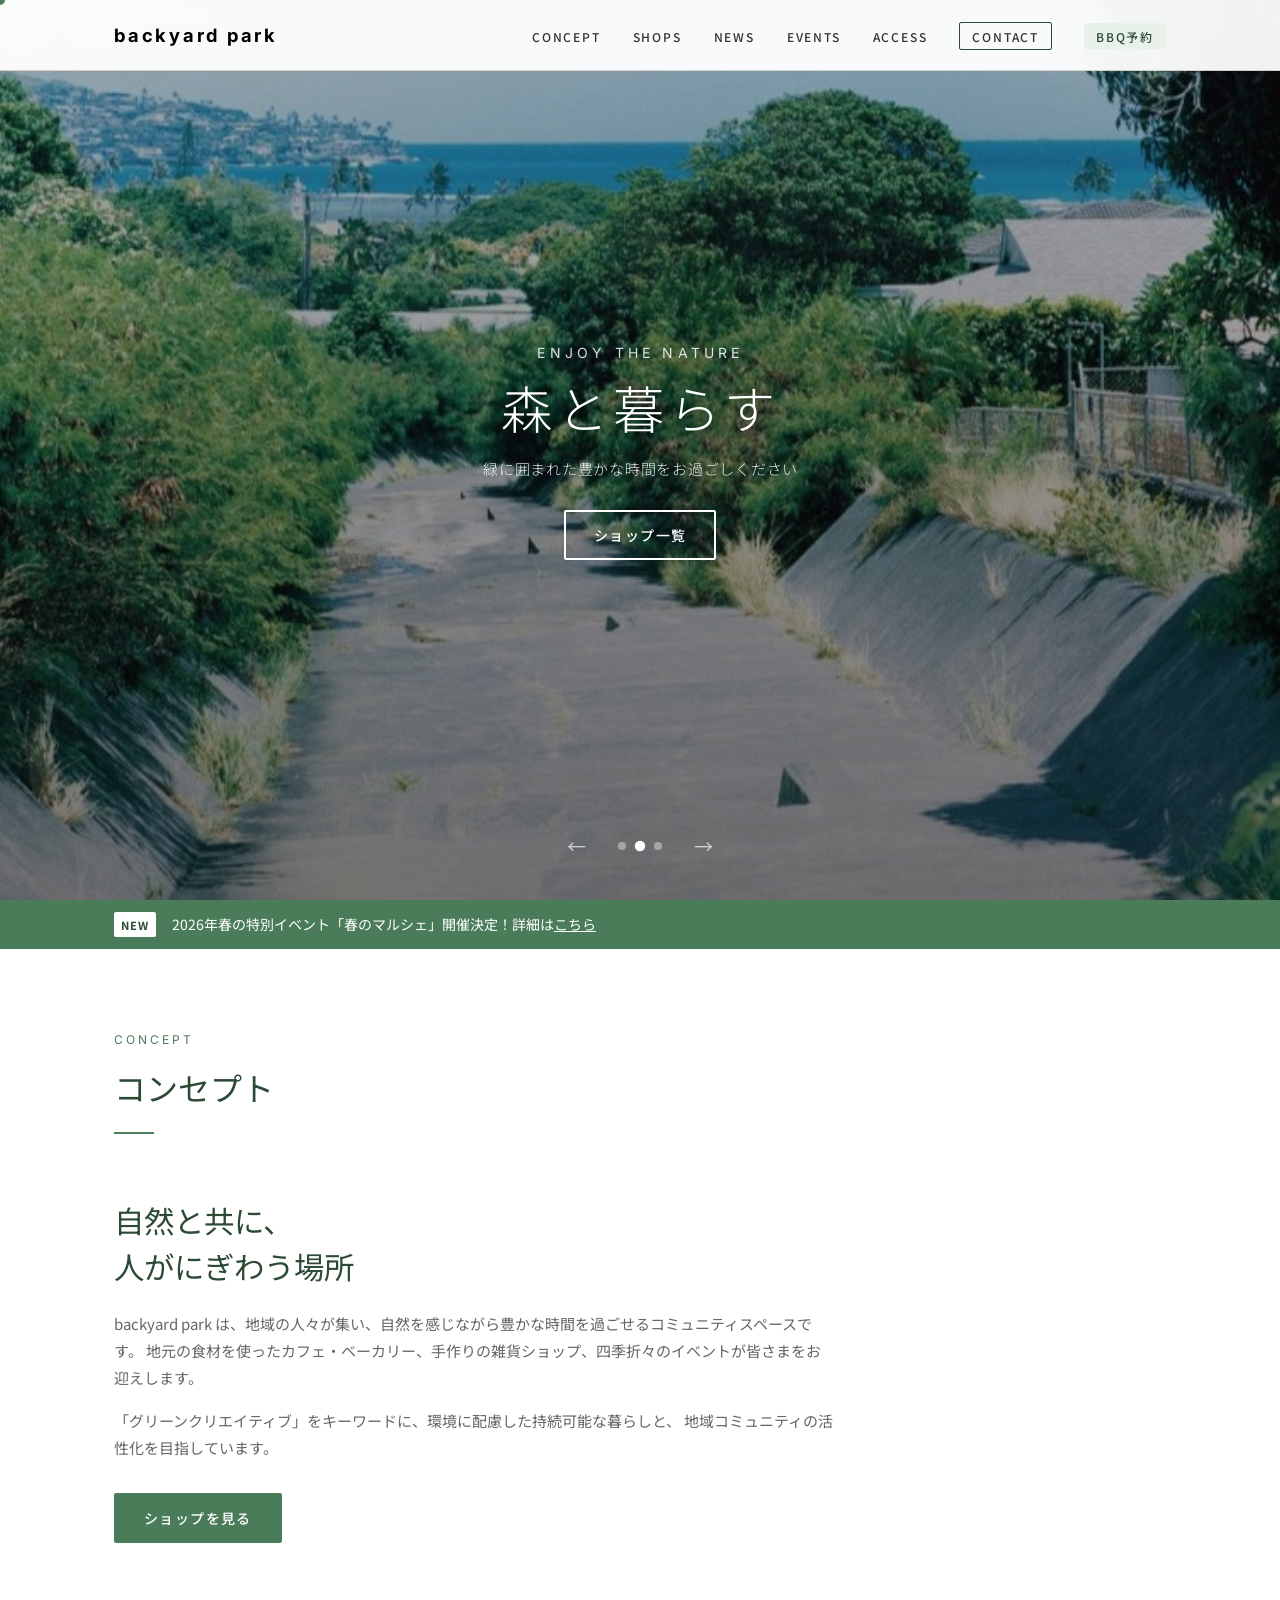
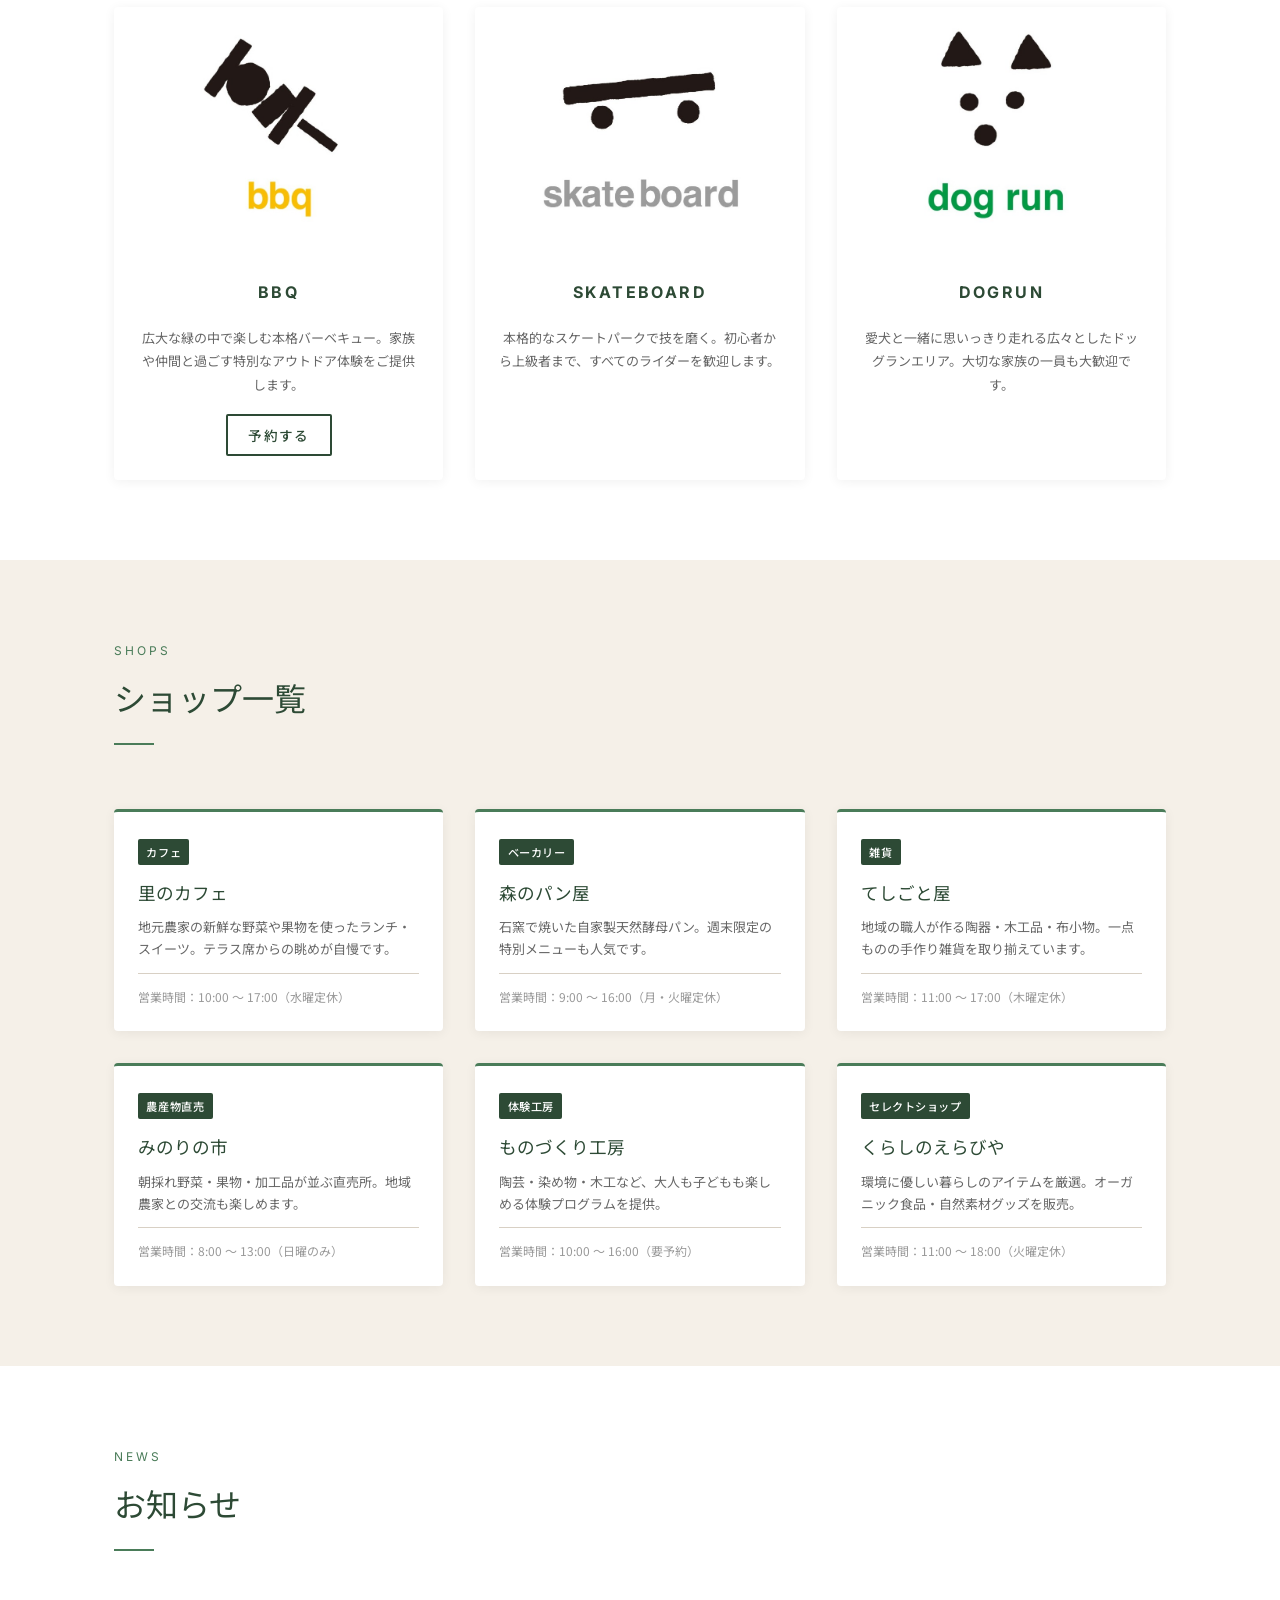
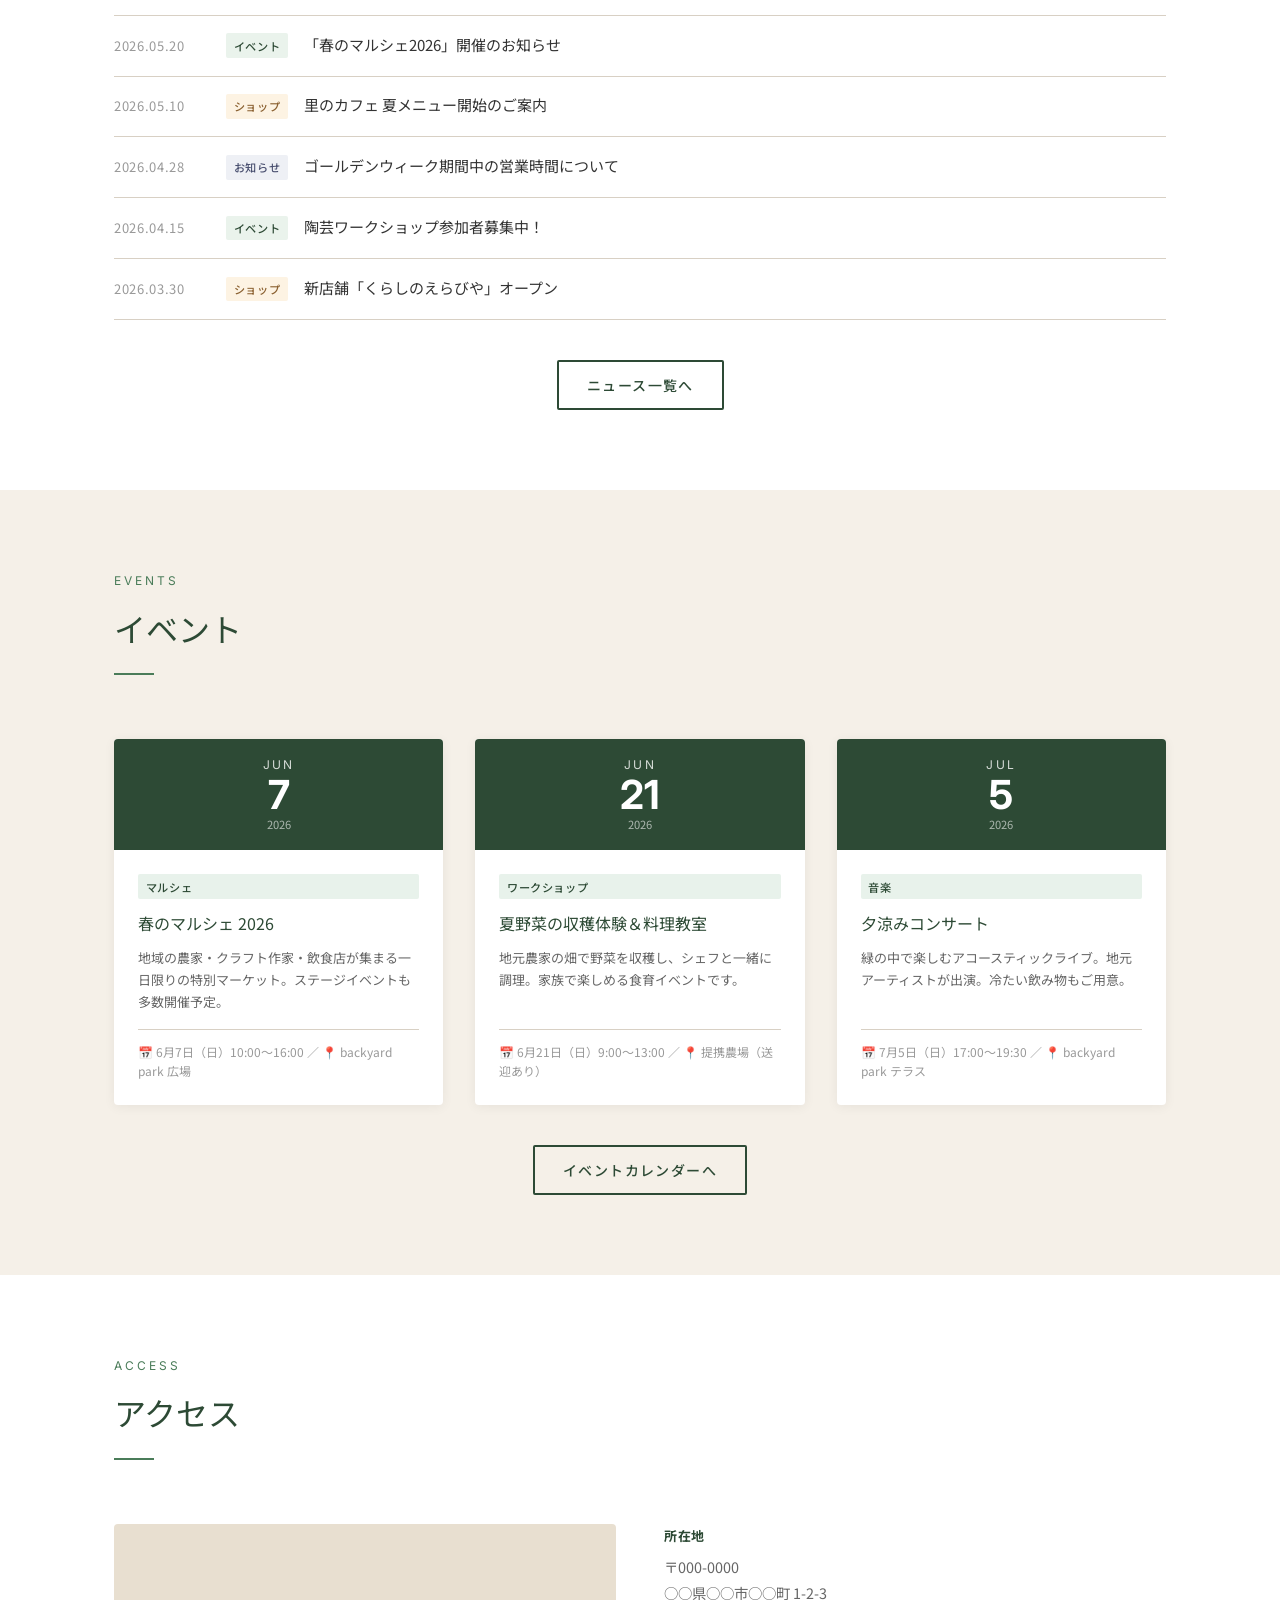
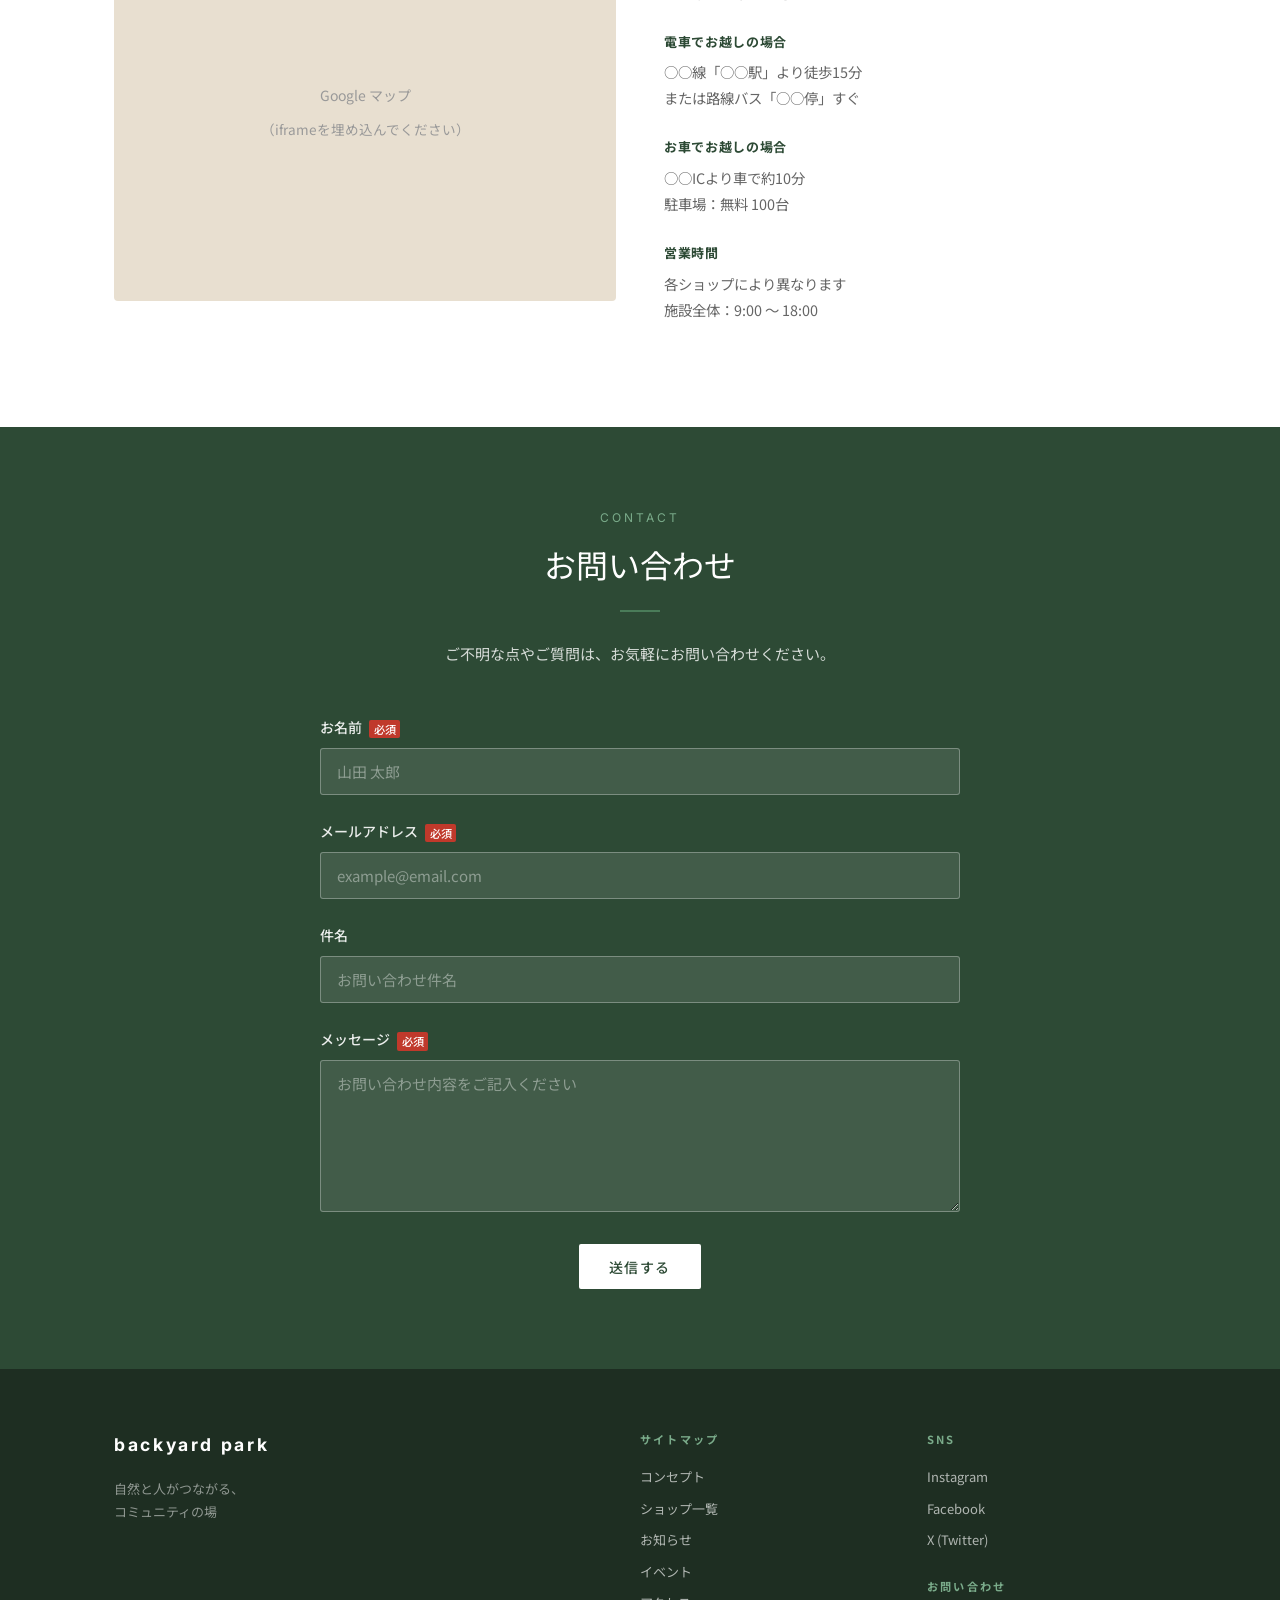
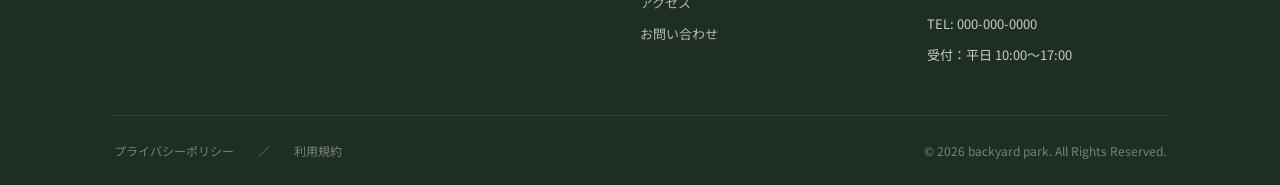
==== commit 3a4ee18e: "Add files via upload" ====
--- a/index.html
+++ b/index.html
@@ -6,10 +6,16 @@
   <title>backyard park</title>
   <link rel="preconnect" href="https://fonts.googleapis.com" />
   <link rel="preconnect" href="https://fonts.gstatic.com" crossorigin />
-  <link href="https://fonts.googleapis.com/css2?family=Noto+Sans+JP:wght@300;400;500;700&family=Noto+Serif+JP:wght@300;400;700&family=Playfair+Display:ital,wght@0,400;0,700;1,400&display=swap" rel="stylesheet" />
+  <link href="https://fonts.googleapis.com/css2?family=Noto+Sans+JP:wght@300;400;500;700&family=Inter:wght@400;700;800&display=swap" rel="stylesheet" />
   <link rel="stylesheet" href="style.css" />
 </head>
 <body>
+
+  <!-- ========== OPENING ANIMATION ========== -->
+  <div class="opening" id="opening">
+    <div class="opening-logo">backyard park</div>
+    <p class="opening-sub">TOYOHASHI</p>
+  </div>
 
   <!-- ========== HEADER / NAVIGATION ========== -->
   <header class="site-header" id="site-header">
--- a/style.css
+++ b/style.css
@@ -24,8 +24,8 @@
 
   /* Typography */
   --font-sans:  'Noto Sans JP', 'Hiragino Kaku Gothic ProN', sans-serif;
-  --font-serif: 'Noto Serif JP', 'Hiragino Mincho ProN', serif;
-  --font-en:    'Playfair Display', Georgia, serif;
+  --font-serif: 'Noto Sans JP', 'Hiragino Kaku Gothic ProN', sans-serif;
+  --font-en:    'Inter', Helvetica, Arial, sans-serif;
 
   /* Spacing */
   --section-py: 80px;
@@ -216,7 +216,7 @@
   font-family: var(--font-en);
   font-size: 1.15rem;
   font-weight: 700;
-  color: var(--color-green-dark);
+  color: #000;
   letter-spacing: 0.15em;
   text-transform: lowercase;
 }
@@ -946,22 +946,26 @@
     top: 70px;
     left: 0;
     right: 0;
-    bottom: 0;
+    height: calc(50vh - 70px);
     background: var(--color-white);
     display: flex;
     align-items: center;
     justify-content: center;
-    transform: translateX(100%);
+    overflow-y: auto;
+    transform: translateY(calc(-100% - 70px));
     transition: transform var(--ease);
     z-index: 99;
+    border-bottom: 1px solid var(--color-border);
+    box-shadow: 0 8px 24px rgba(0, 0, 0, 0.12);
   }
   .global-nav.open {
-    transform: translateX(0);
+    transform: translateY(0);
   }
   .global-nav ul {
     flex-direction: column;
-    gap: 2rem;
+    gap: 0.9rem;
     text-align: center;
+    padding: 1rem 0;
   }
   .global-nav a {
     font-size: 1rem;
@@ -1020,3 +1024,112 @@
     gap: 0.5rem;
   }
 }
+
+/* ============================================================
+   OPENING ANIMATION
+   ============================================================ */
+.opening {
+  position: fixed;
+  inset: 0;
+  background: var(--color-white);
+  z-index: 9999;
+  display: flex;
+  flex-direction: column;
+  align-items: center;
+  justify-content: center;
+  gap: 1rem;
+  transition: opacity 0.8s ease, visibility 0.8s ease;
+}
+.opening-logo {
+  font-family: var(--font-en);
+  font-weight: 800;
+  font-size: clamp(2.6rem, 10vw, 5.5rem);
+  color: #000;
+  letter-spacing: 0.1em;
+  display: flex;
+  overflow: hidden;
+  line-height: 1.2;
+}
+.opening-logo span {
+  display: inline-block;
+  transform: translateY(120%);
+  animation: openingRise 0.6s cubic-bezier(0.22, 1, 0.36, 1) forwards;
+}
+.opening-sub {
+  font-family: var(--font-en);
+  font-size: clamp(1.1rem, 3.5vw, 1.8rem);
+  font-weight: 700;
+  letter-spacing: 0.5em;
+  color: #000;
+  opacity: 0;
+  animation: openingFade 0.8s ease 1.2s forwards;
+}
+@keyframes openingRise {
+  to { transform: translateY(0); }
+}
+@keyframes openingFade {
+  to { opacity: 1; }
+}
+.opening.opening-done {
+  opacity: 0;
+  visibility: hidden;
+}
+.no-scroll {
+  overflow: hidden;
+}
+
+/* ============================================================
+   PARALLAX
+   ============================================================ */
+.hero-slider {
+  will-change: transform;
+}
+.hero-text {
+  will-change: transform, opacity;
+}
+
+/* ============================================================
+   CUSTOM CURSOR & MAGNETIC BUTTONS
+   ============================================================ */
+body.custom-cursor-active,
+body.custom-cursor-active a,
+body.custom-cursor-active button {
+  cursor: none;
+}
+body.custom-cursor-active input,
+body.custom-cursor-active textarea,
+body.custom-cursor-active select {
+  cursor: auto;
+}
+.cursor-dot,
+.cursor-ring {
+  position: fixed;
+  left: 0;
+  top: 0;
+  pointer-events: none;
+  z-index: 10000;
+}
+.cursor-dot {
+  width: 10px;
+  height: 10px;
+  margin: -5px 0 0 -5px;
+  background: var(--color-green);
+  border-radius: 0 60% 60% 60%;
+}
+.cursor-ring {
+  width: 36px;
+  height: 36px;
+  margin: -18px 0 0 -18px;
+  border: 1.5px solid rgba(74, 124, 89, 0.55);
+  border-radius: 50%;
+  transition: width 0.25s ease, height 0.25s ease, margin 0.25s ease, background 0.25s ease;
+}
+.cursor-ring.cursor-ring-hover {
+  width: 58px;
+  height: 58px;
+  margin: -29px 0 0 -29px;
+  background: rgba(74, 124, 89, 0.12);
+}
+.btn {
+  will-change: transform;
+}
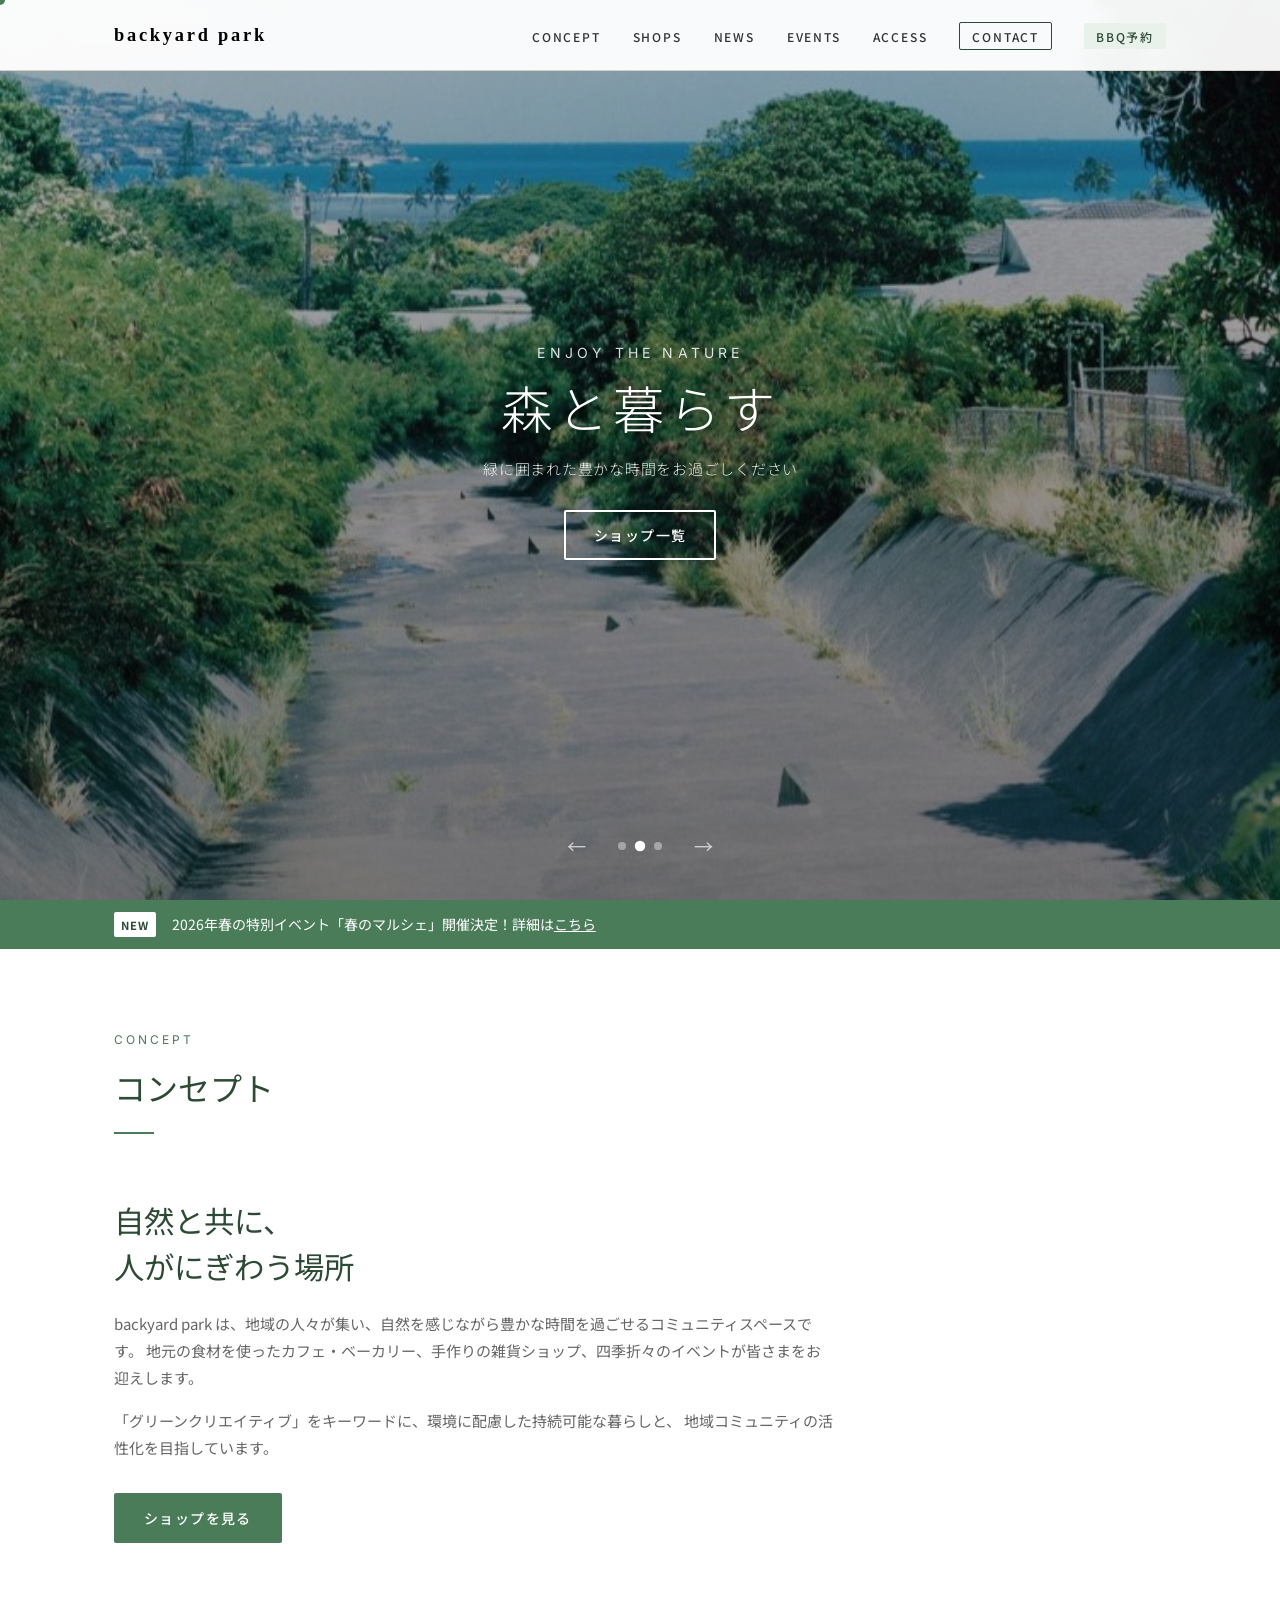
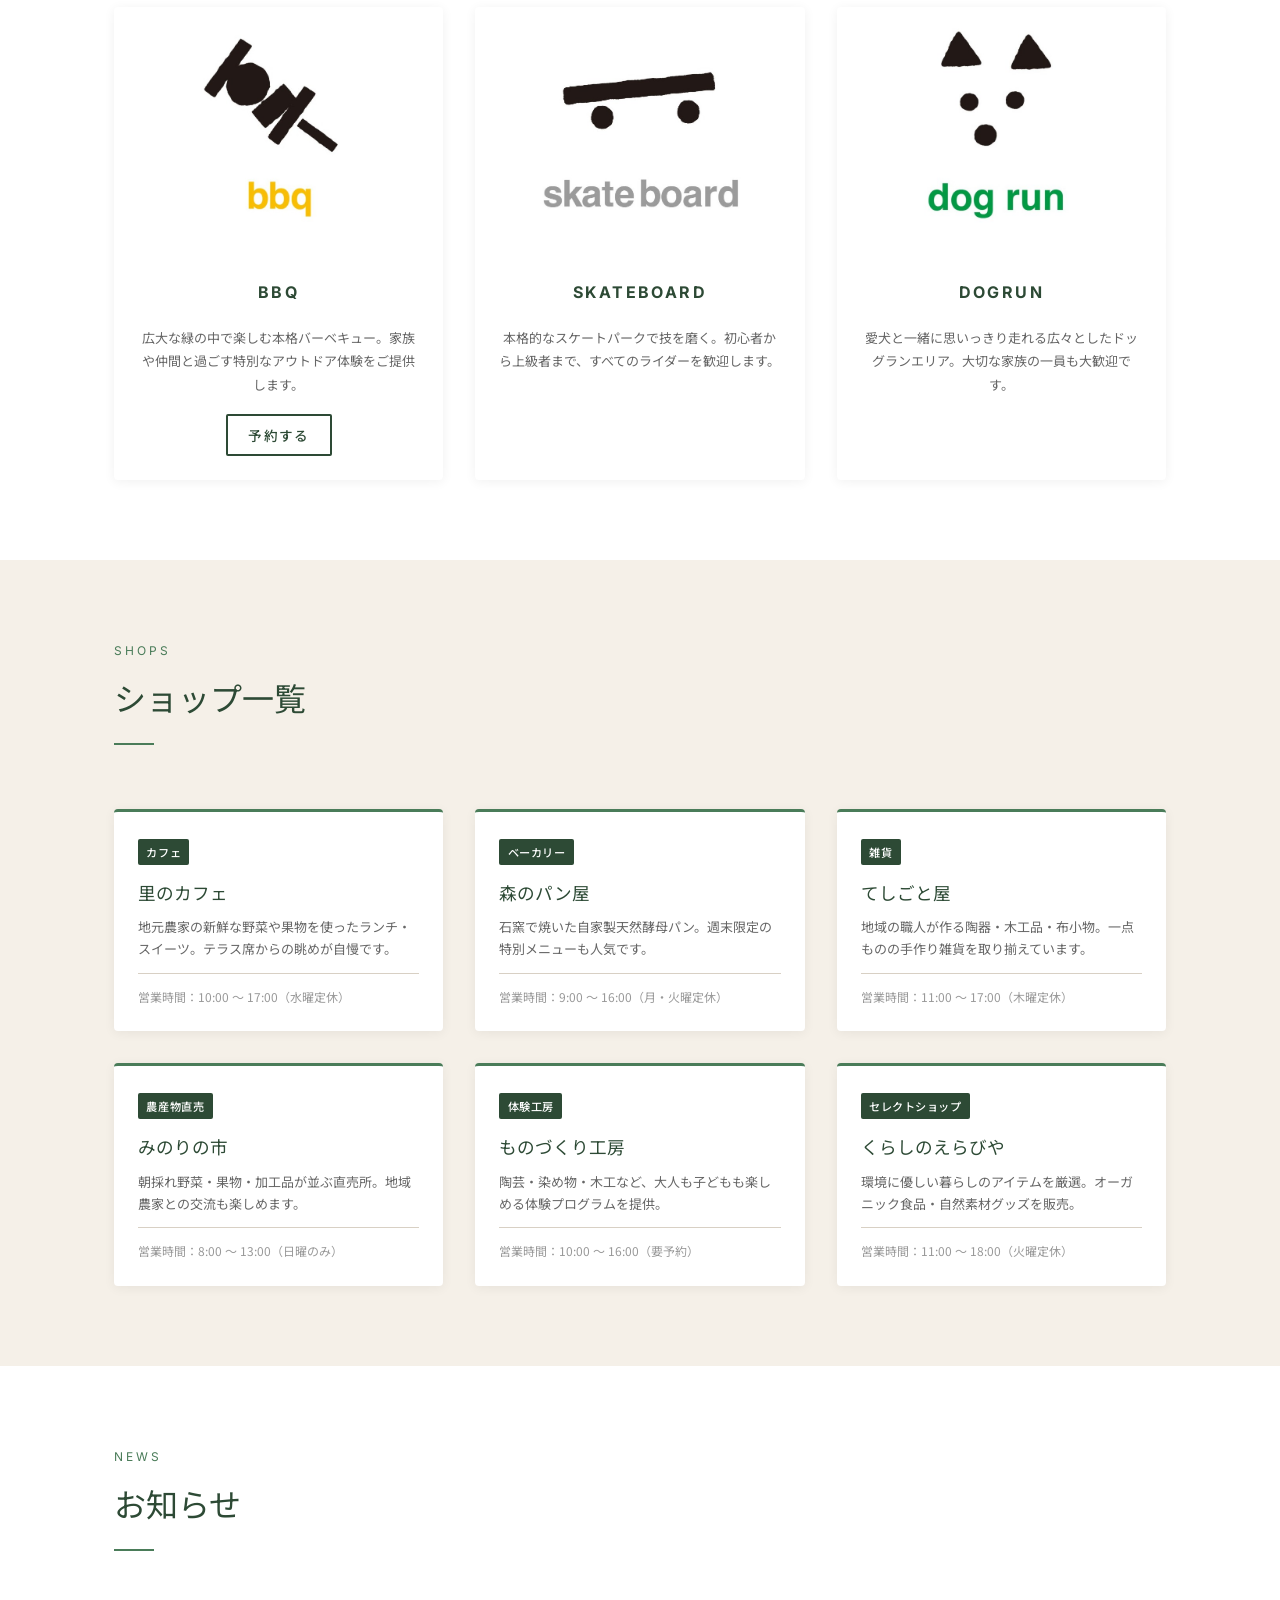
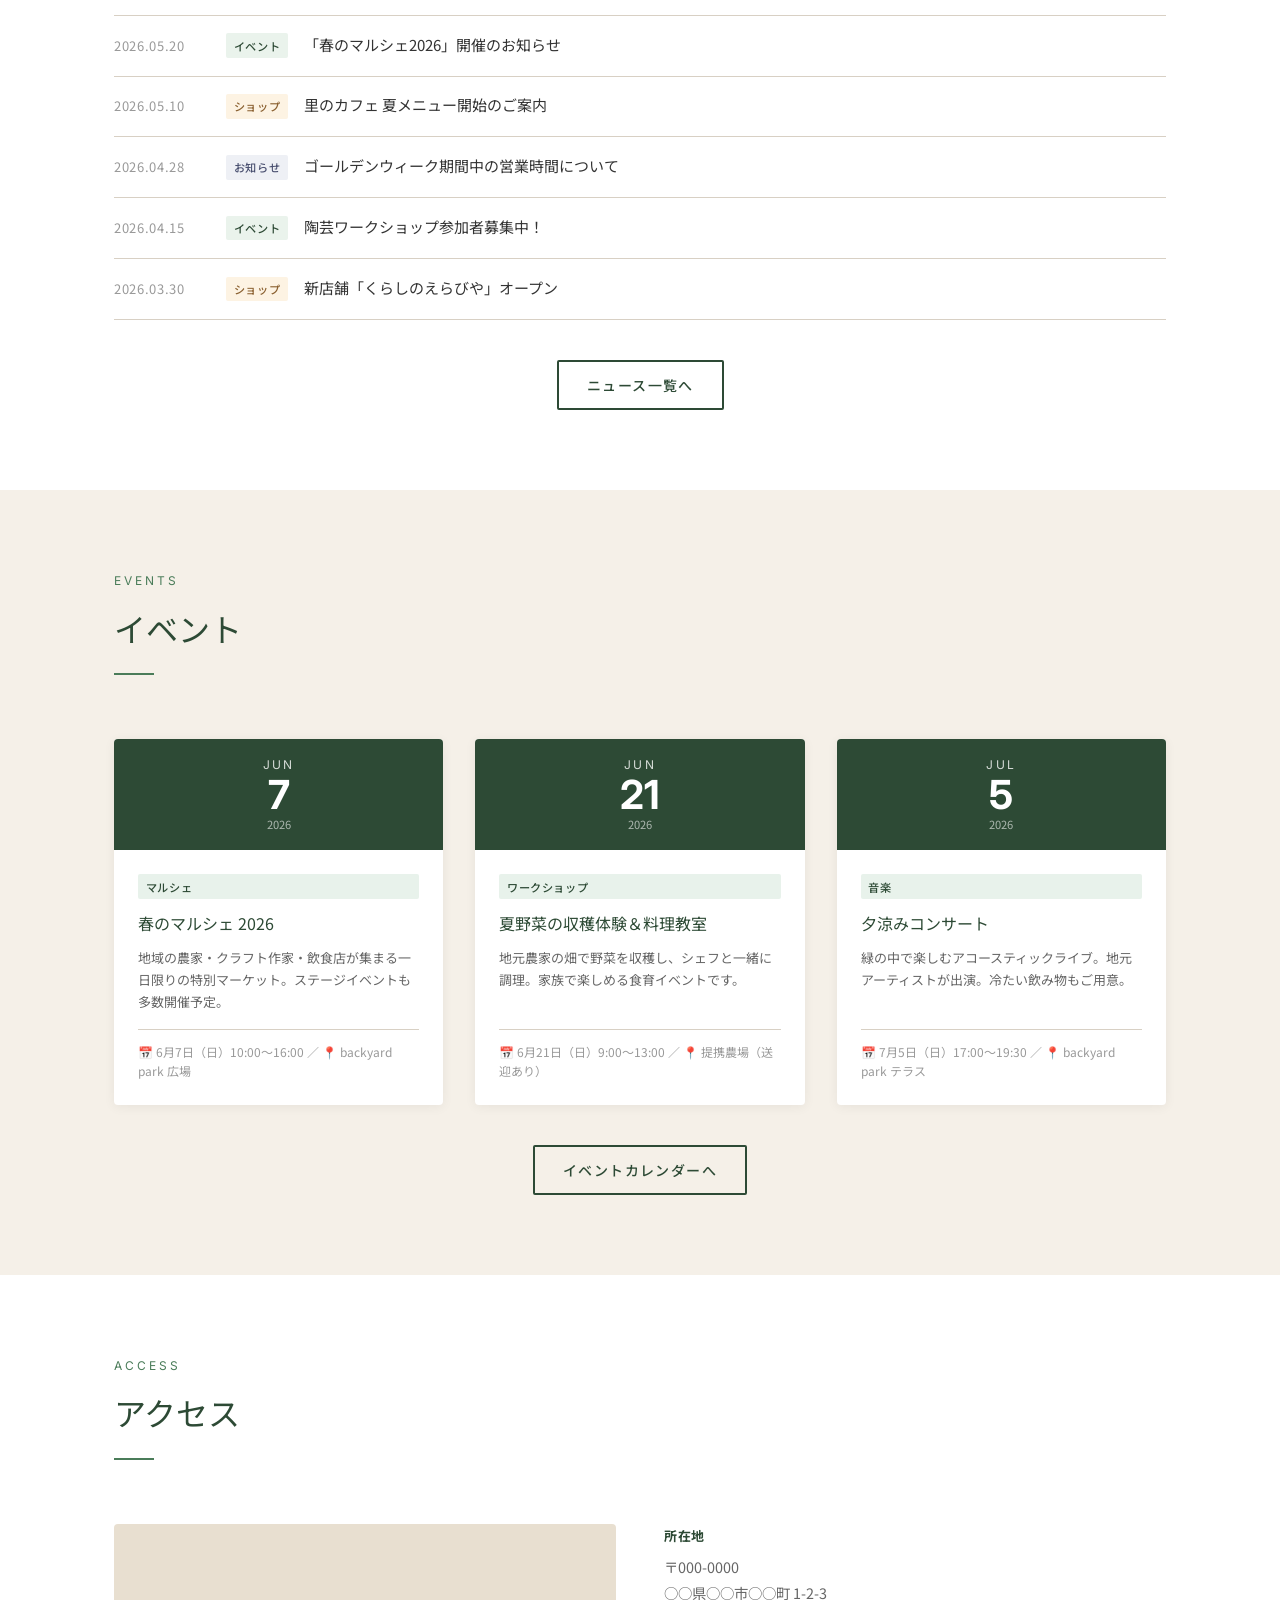
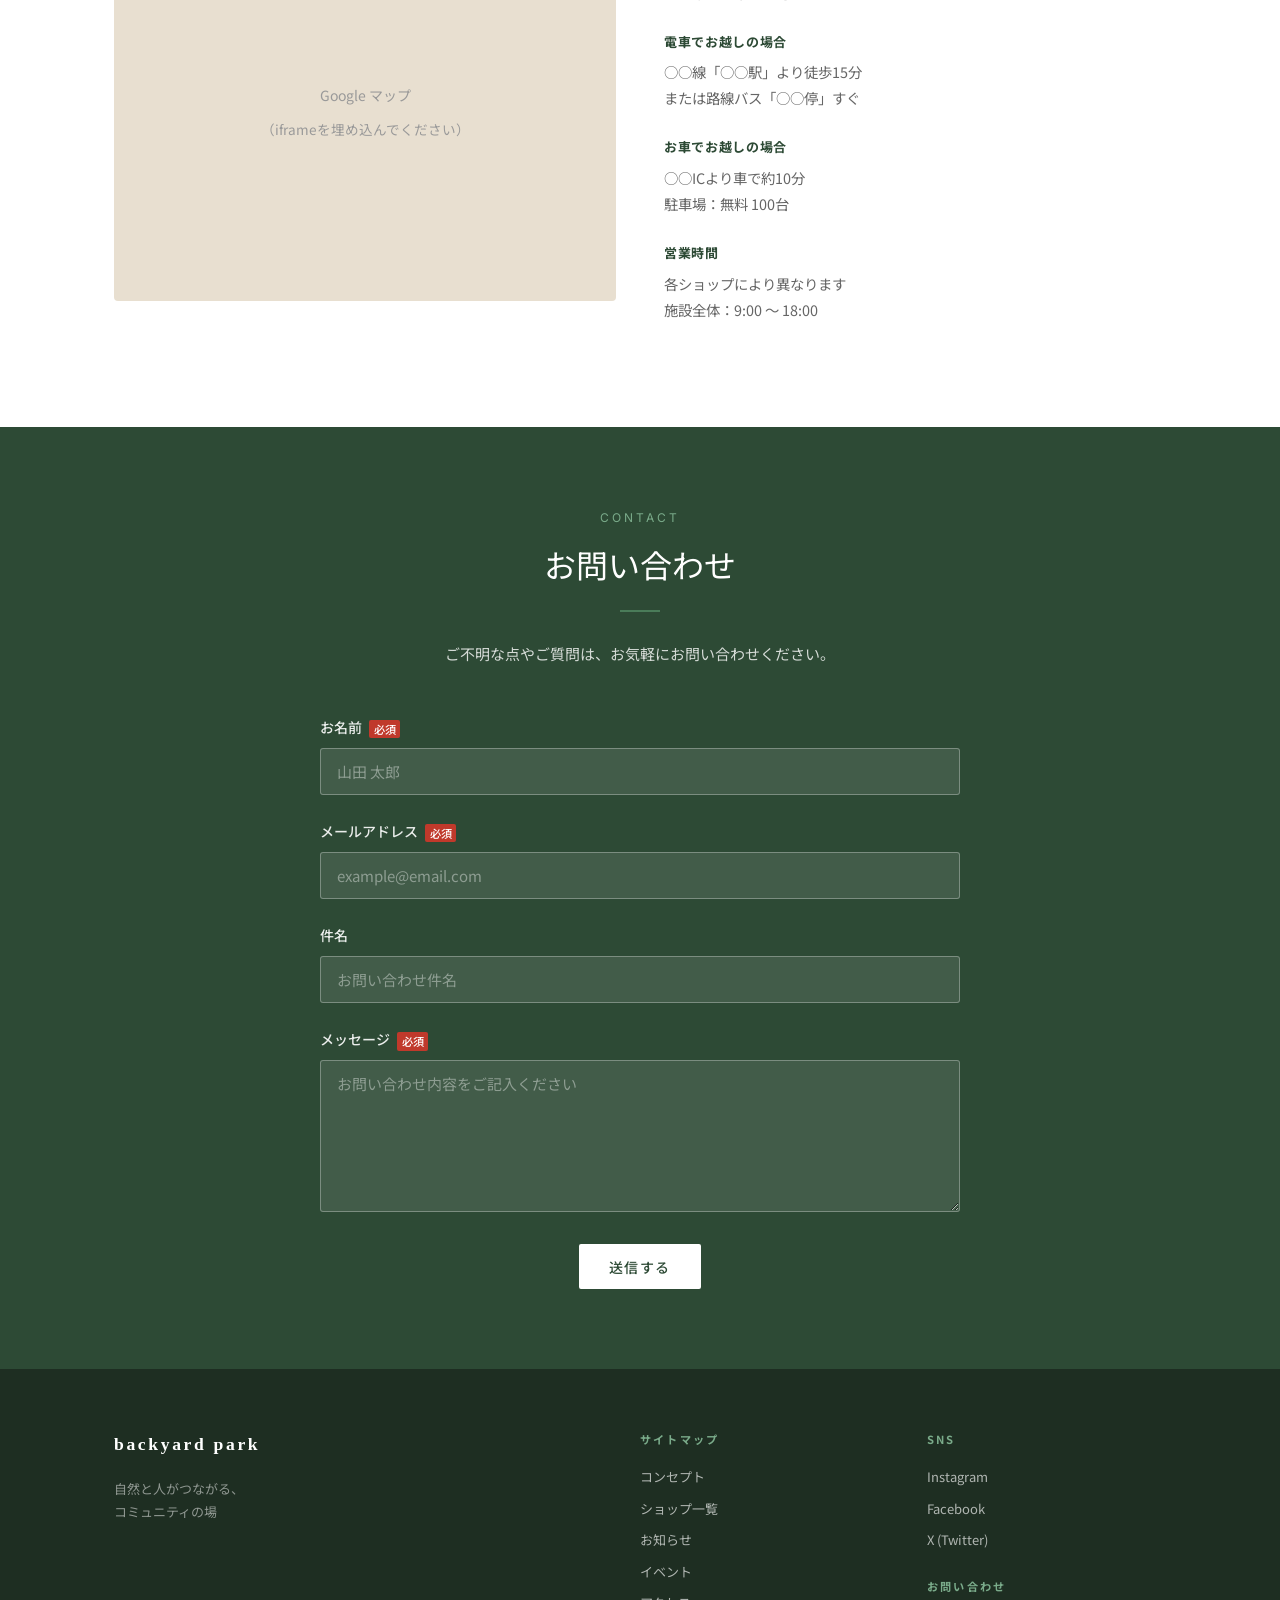
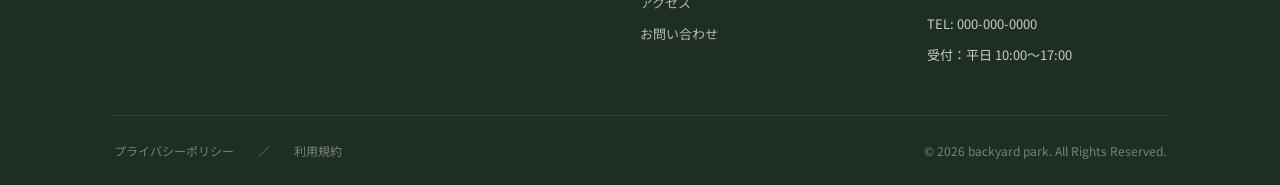
==== commit 18f0c14a: "Add files via upload" ====
--- a/index.html
+++ b/index.html
@@ -13,6 +13,10 @@
 
   <!-- ========== OPENING ANIMATION ========== -->
   <div class="opening" id="opening">
+    <video class="opening-video" autoplay muted playsinline preload="auto">
+      <source src="images/sunrise.mp4" type="video/mp4" />
+    </video>
+    <div class="opening-grain"></div>
     <div class="opening-logo">backyard park</div>
     <p class="opening-sub">TOYOHASHI</p>
   </div>
@@ -47,7 +51,7 @@
         <div class="hero-overlay"></div>
         <div class="hero-text">
           <p class="hero-sub">Welcome to</p>
-          <h1 class="hero-title">backyard park</h1>
+          <h1 class="hero-title hero-title-brand">backyard park</h1>
           <p class="hero-desc">自然と人がつながる、あたらしいコミュニティの場</p>
           <a href="#concept" class="btn btn-outline">詳しく見る</a>
         </div>
--- a/style.css
+++ b/style.css
@@ -26,6 +26,8 @@
   --font-sans:  'Noto Sans JP', 'Hiragino Kaku Gothic ProN', sans-serif;
   --font-serif: 'Noto Sans JP', 'Hiragino Kaku Gothic ProN', sans-serif;
   --font-en:    'Inter', Helvetica, Arial, sans-serif;
+  /* ブランドロゴ用：游明朝 Demibold（iPhone等で游明朝がない場合はヒラギノ明朝で代替） */
+  --font-brand: 'Yu Mincho Demibold', 'YuMincho', 'Yu Mincho', '游明朝', 'Hiragino Mincho ProN', serif;
 
   /* Spacing */
   --section-py: 80px;
@@ -47,6 +49,7 @@
   background: var(--color-white);
   line-height: 1.8;
   -webkit-font-smoothing: antialiased;
+  overflow-x: hidden; /* モバイルでの横はみ出し防止 */
 }
 
 img { display: block; width: 100%; height: auto; object-fit: cover; }
@@ -213,9 +216,9 @@
 }
 
 .logo-name {
-  font-family: var(--font-en);
+  font-family: var(--font-brand);
   font-size: 1.15rem;
-  font-weight: 700;
+  font-weight: 600;
   color: #000;
   letter-spacing: 0.15em;
   text-transform: lowercase;
@@ -351,6 +354,11 @@
   line-height: 1.2;
   margin-bottom: 1rem;
   text-shadow: 0 2px 12px rgba(0,0,0,0.4);
+}
+/* 「backyard park」のブランド表記のみ游明朝 Demibold */
+.hero-title-brand {
+  font-family: var(--font-brand);
+  font-weight: 600;
 }
 
 .hero-desc {
@@ -838,9 +846,9 @@
   margin-bottom: 1rem;
 }
 .footer-logo-name {
-  font-family: var(--font-en);
+  font-family: var(--font-brand);
   font-size: 1.1rem;
-  font-weight: 700;
+  font-weight: 600;
   color: var(--color-white);
   letter-spacing: 0.15em;
   text-transform: lowercase;
@@ -1031,24 +1039,67 @@
 .opening {
   position: fixed;
   inset: 0;
-  background: var(--color-white);
+  background: #0e1726;
   z-index: 9999;
   display: flex;
   flex-direction: column;
   align-items: center;
   justify-content: center;
   gap: 1rem;
+  overflow: hidden;
   transition: opacity 0.8s ease, visibility 0.8s ease;
+  /* 保険：JSが動かない場合でも7秒後に必ず消える */
+  animation: openingAutoHide 0.8s ease 7s forwards;
+}
+@keyframes openingAutoHide {
+  to {
+    opacity: 0;
+    visibility: hidden;
+  }
+}
+/* 実写の日の出動画：画面いっぱいに表示
+   少し拡大して右下寄りを切り落とし、透かしマークを画面外に出す */
+.opening-video {
+  position: absolute;
+  inset: 0;
+  width: 100%;
+  height: 100%;
+  object-fit: cover;
+  transform: scale(1.18);
+  transform-origin: 25% 25%;
+}
+/* シネマティックなビネット（四隅の減光）：写真の上に重ねる */
+.opening::after {
+  content: '';
+  position: absolute;
+  inset: 0;
+  background: radial-gradient(ellipse 120% 100% at 50% 45%, transparent 55%, rgba(10, 20, 40, 0.4) 100%);
+  pointer-events: none;
+}
+/* フィルムのような微細な質感（ノイズグレイン） */
+.opening-grain {
+  position: absolute;
+  inset: 0;
+  background-image: url("data:image/svg+xml,%3Csvg xmlns='http://www.w3.org/2000/svg' width='160' height='160'%3E%3Cfilter id='n'%3E%3CfeTurbulence type='fractalNoise' baseFrequency='0.9' numOctaves='2'/%3E%3C/filter%3E%3Crect width='160' height='160' filter='url(%23n)' opacity='0.5'/%3E%3C/svg%3E");
+  opacity: 0.07;
+  mix-blend-mode: overlay;
+  pointer-events: none;
 }
 .opening-logo {
-  font-family: var(--font-en);
-  font-weight: 800;
+  position: relative;
+  z-index: 1;
+  font-family: var(--font-brand);
+  font-weight: 600;
   font-size: clamp(2.6rem, 10vw, 5.5rem);
   color: #000;
   letter-spacing: 0.1em;
   display: flex;
   overflow: hidden;
   line-height: 1.2;
+  text-shadow:
+    0 1px 4px rgba(255, 255, 255, 0.75),
+    0 3px 10px rgba(0, 0, 0, 0.6),
+    0 6px 28px rgba(0, 0, 0, 0.5);
 }
 .opening-logo span {
   display: inline-block;
@@ -1056,11 +1107,15 @@
   animation: openingRise 0.6s cubic-bezier(0.22, 1, 0.36, 1) forwards;
 }
 .opening-sub {
+  position: relative;
+  z-index: 1;
   font-family: var(--font-en);
   font-size: clamp(1.1rem, 3.5vw, 1.8rem);
   font-weight: 700;
   letter-spacing: 0.5em;
   color: #000;
+  padding-top: 1rem;
+  border-top: 1px solid rgba(120, 90, 40, 0.45);
   opacity: 0;
   animation: openingFade 0.8s ease 1.2s forwards;
 }
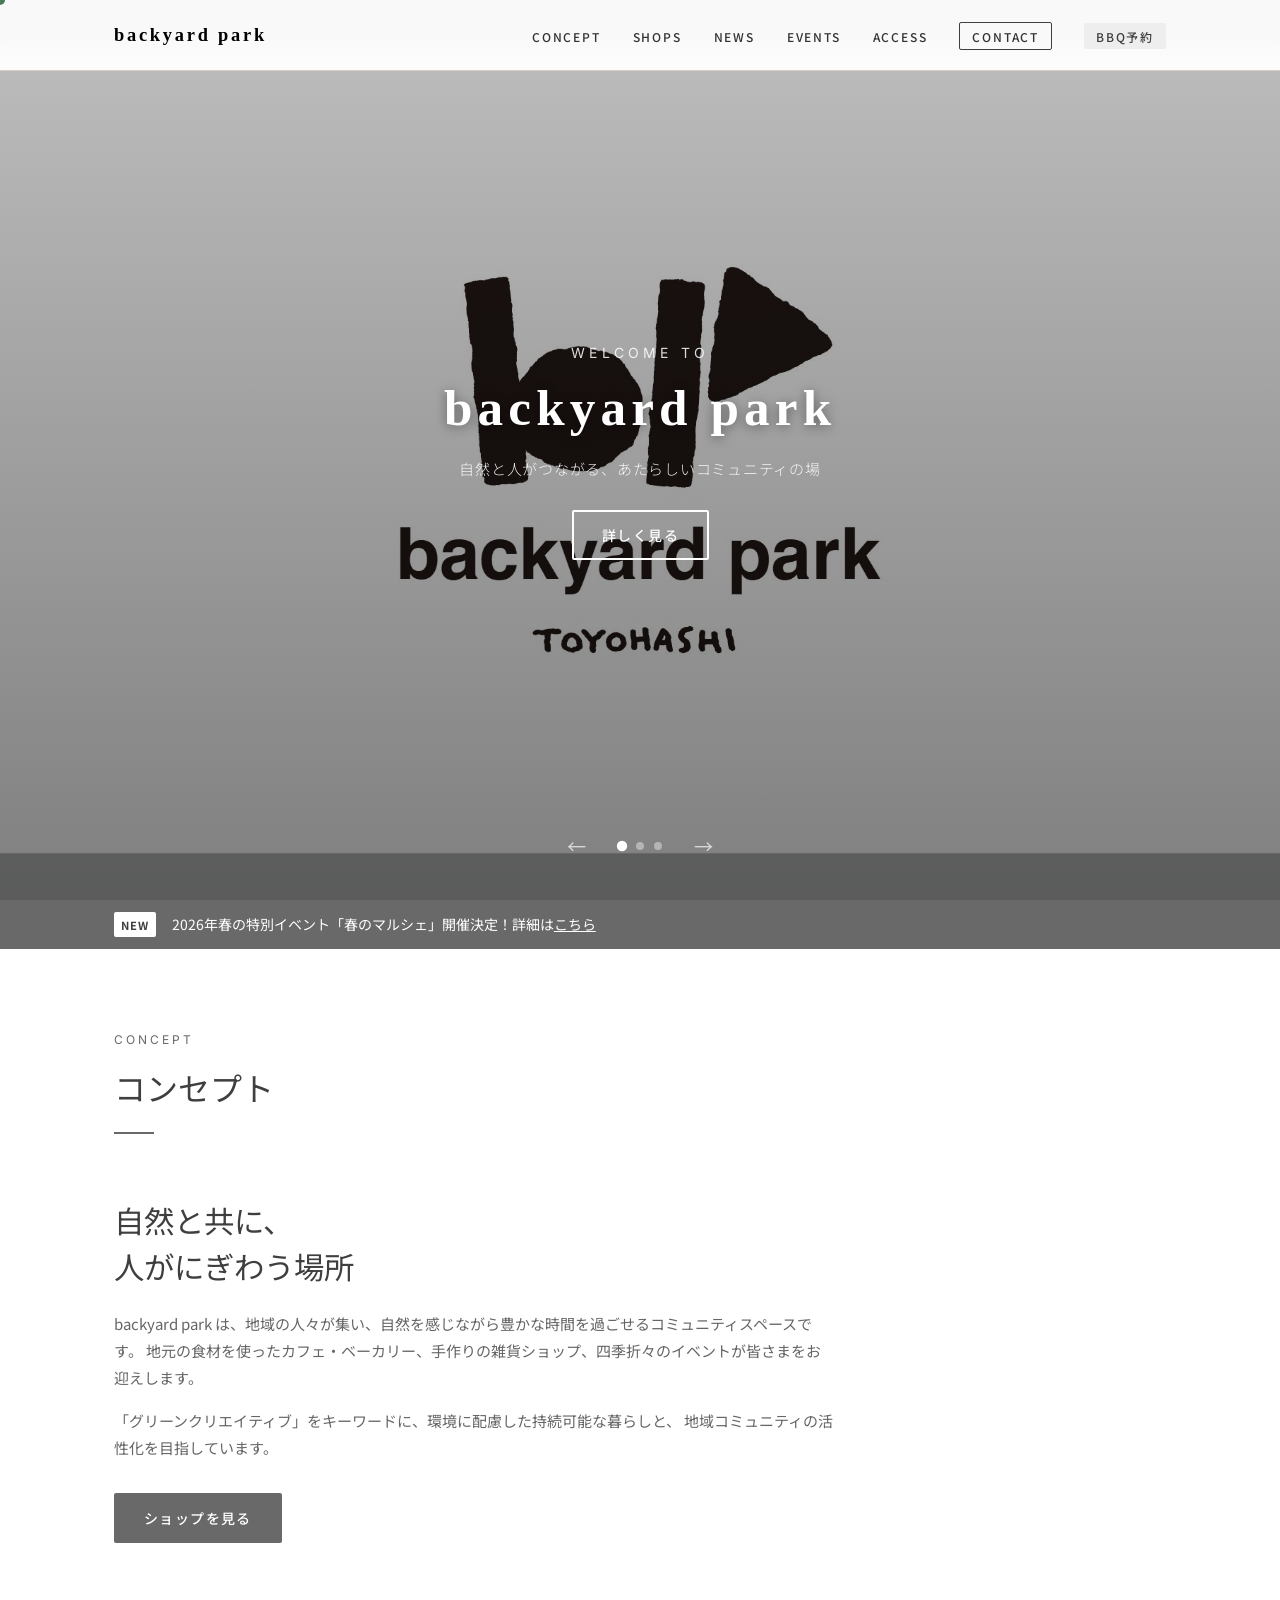
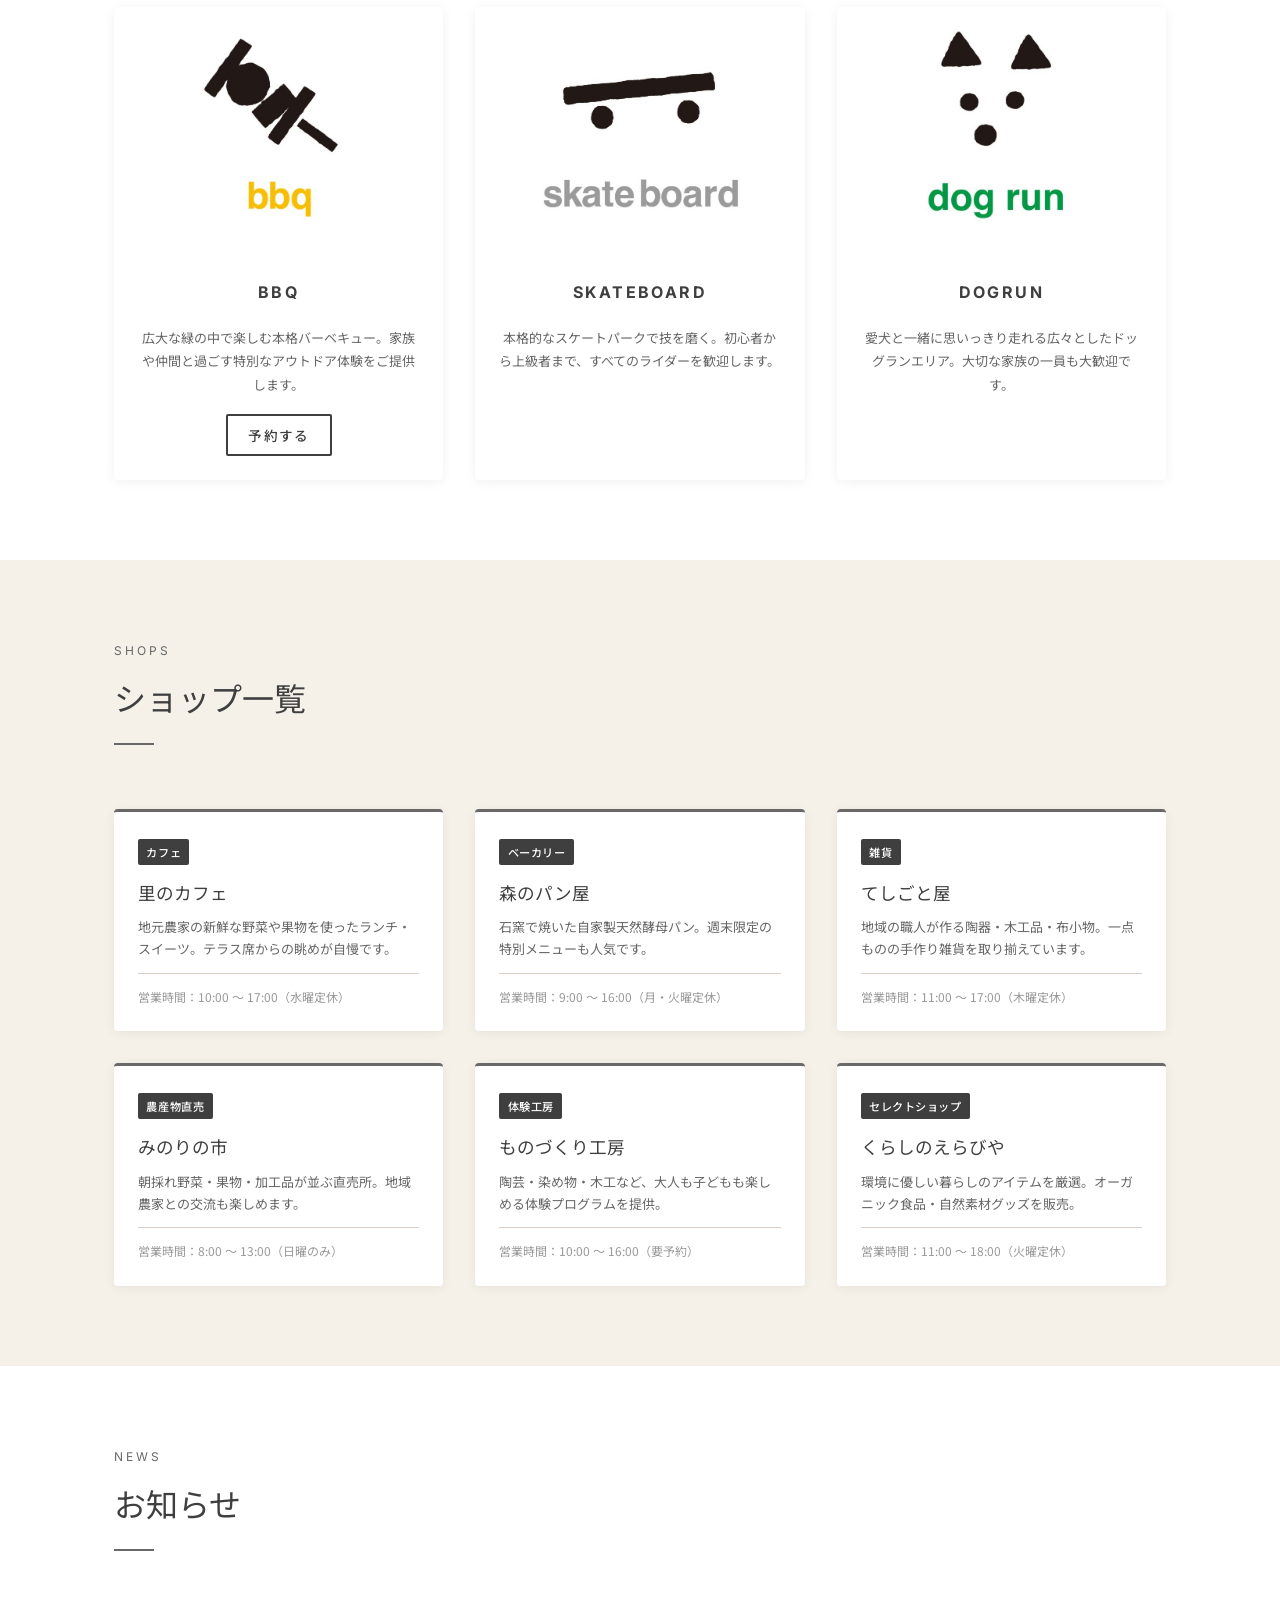
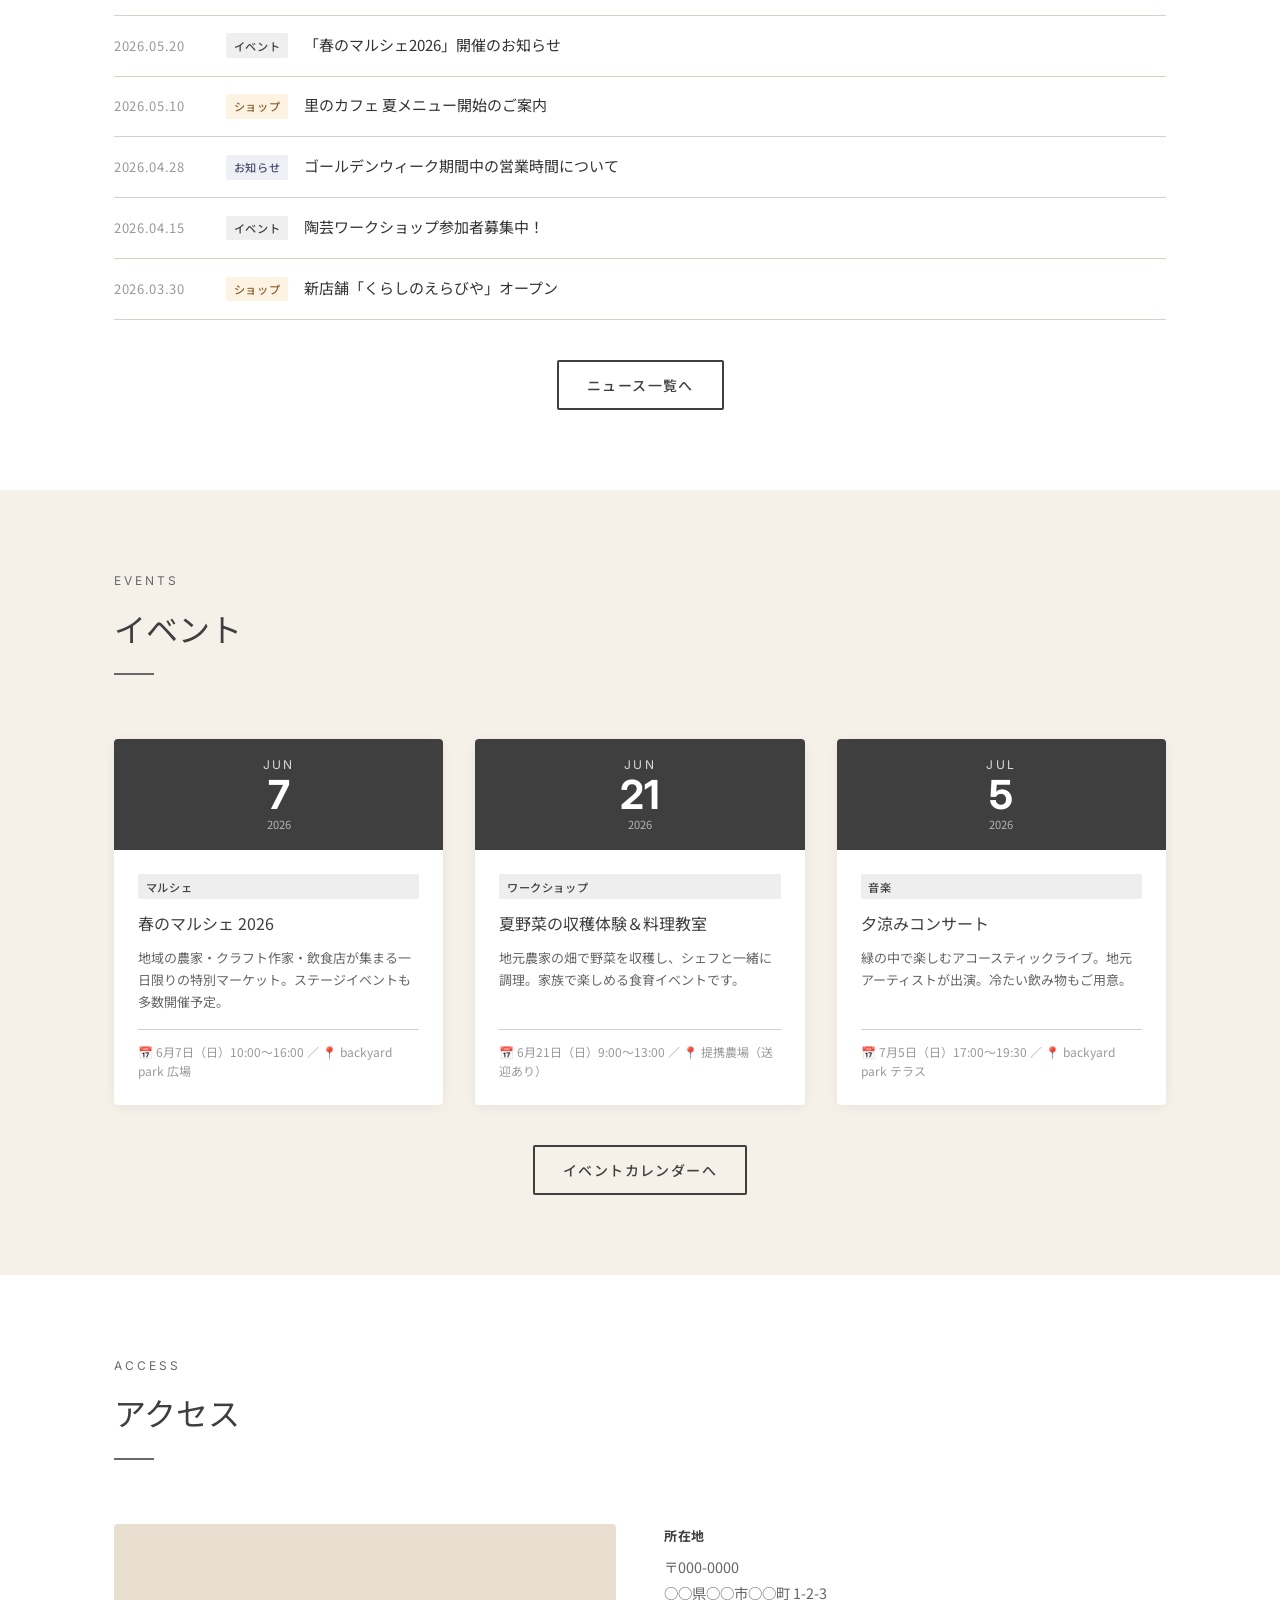
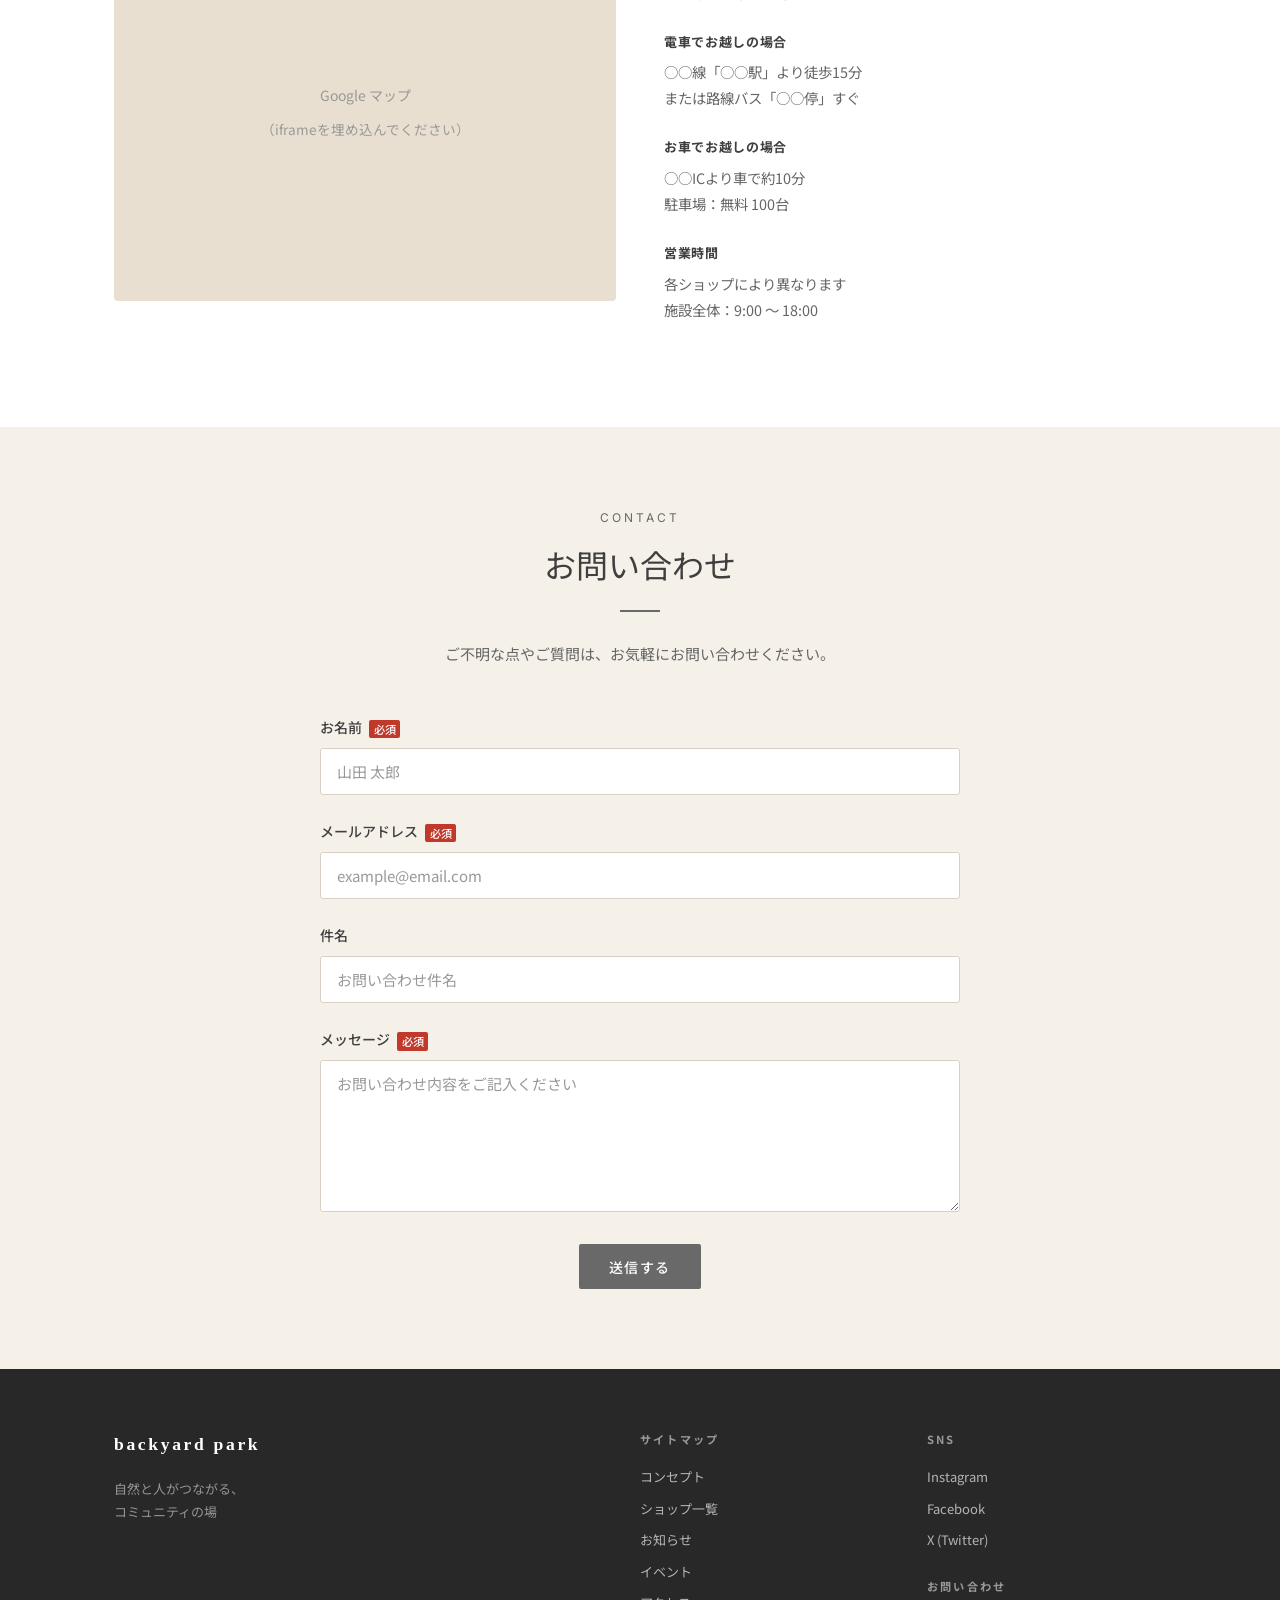
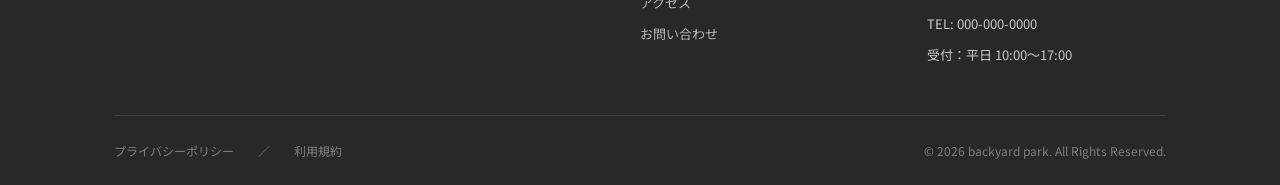
==== commit 2028733d: "Add files via upload" ====
--- a/index.html
+++ b/index.html
@@ -7,7 +7,7 @@
   <link rel="preconnect" href="https://fonts.googleapis.com" />
   <link rel="preconnect" href="https://fonts.gstatic.com" crossorigin />
   <link href="https://fonts.googleapis.com/css2?family=Noto+Sans+JP:wght@300;400;500;700&family=Inter:wght@400;700;800&display=swap" rel="stylesheet" />
-  <link rel="stylesheet" href="style.css" />
+  <link rel="stylesheet" href="style.css?v=20260612" />
 </head>
 <body>
 
@@ -349,11 +349,11 @@
   </section>
 
   <!-- ========== CONTACT ========== -->
-  <section class="section contact bg-green" id="contact">
+  <section class="section contact bg-light" id="contact">
     <div class="container">
       <div class="section-header center">
-        <span class="section-en light">CONTACT</span>
-        <h2 class="section-title light">お問い合わせ</h2>
+        <span class="section-en">CONTACT</span>
+        <h2 class="section-title">お問い合わせ</h2>
         <p class="contact-lead">ご不明な点やご質問は、お気軽にお問い合わせください。</p>
       </div>
       <form class="contact-form" id="contact-form">
@@ -374,7 +374,7 @@
           <textarea id="message" name="message" rows="6" placeholder="お問い合わせ内容をご記入ください" required></textarea>
         </div>
         <div class="form-submit">
-          <button type="submit" class="btn btn-white">送信する</button>
+          <button type="submit" class="btn btn-primary">送信する</button>
         </div>
       </form>
     </div>
@@ -426,6 +426,6 @@
 
   <a href="#" class="page-top" id="page-top" aria-label="ページトップへ">▲</a>
 
-  <script src="script.js"></script>
+  <script src="script.js?v=20260612"></script>
 </body>
 </html>
--- a/style.css
+++ b/style.css
@@ -9,10 +9,11 @@
 
 :root {
   /* Colors */
-  --color-green-dark:   #2d4a35;
-  --color-green:        #4a7c59;
-  --color-green-light:  #7aab8a;
-  --color-green-pale:   #e8f2eb;
+  /* モノトーン配色（元の緑と同じ明るさのグレーに変換） */
+  --color-green-dark:   #3f3f3f;
+  --color-green:        #696969;
+  --color-green-light:  #989898;
+  --color-green-pale:   #eeeeee;
   --color-brown:        #6b4c3b;
   --color-beige:        #f5f0e8;
   --color-beige-dark:   #e8dfd0;
@@ -618,7 +619,7 @@
   flex-shrink: 0;
   letter-spacing: 0.05em;
 }
-.tag-event { background: #eaf3ec; color: var(--color-green-dark); }
+.tag-event { background: #efefef; color: var(--color-green-dark); }
 .tag-shop  { background: #fdf3e3; color: #8a6030; }
 .tag-info  { background: #eef0f5; color: #4a5070; }
 
@@ -764,7 +765,7 @@
    CONTACT
    ============================================================ */
 .contact-lead {
-  color: rgba(255,255,255,0.8);
+  color: var(--color-text-light);
   font-size: 0.9375rem;
   margin-top: 0.75rem;
 }
@@ -781,7 +782,7 @@
   display: block;
   font-size: 0.875rem;
   font-weight: 500;
-  color: rgba(255,255,255,0.9);
+  color: var(--color-green-dark);
   margin-bottom: 0.5rem;
 }
 .required {
@@ -800,21 +801,21 @@
   padding: 0.75rem 1rem;
   font-size: 0.9375rem;
   font-family: var(--font-sans);
-  background: rgba(255,255,255,0.1);
-  border: 1px solid rgba(255,255,255,0.3);
+  background: var(--color-white);
+  border: 1px solid var(--color-border);
   border-radius: 3px;
-  color: var(--color-white);
-  transition: border-color var(--ease), background var(--ease);
+  color: var(--color-text);
+  transition: border-color var(--ease), box-shadow var(--ease);
   outline: none;
 }
 .form-row input::placeholder,
 .form-row textarea::placeholder {
-  color: rgba(255,255,255,0.4);
+  color: var(--color-text-muted);
 }
 .form-row input:focus,
 .form-row textarea:focus {
-  border-color: var(--color-green-light);
-  background: rgba(255,255,255,0.15);
+  border-color: var(--color-green);
+  box-shadow: 0 0 0 3px rgba(105,105,105,0.12);
 }
 .form-row textarea { resize: vertical; }
 
@@ -827,7 +828,7 @@
    FOOTER
    ============================================================ */
 .site-footer {
-  background: #1e2e22;
+  background: #282828;
   color: rgba(255,255,255,0.75);
   padding: 60px 0 0;
 }
@@ -1164,18 +1165,19 @@
   pointer-events: none;
   z-index: 10000;
 }
+/* 葉っぱ風のポインタ（緑） */
 .cursor-dot {
   width: 10px;
   height: 10px;
   margin: -5px 0 0 -5px;
-  background: var(--color-green);
+  background: #4a7c59;
   border-radius: 0 60% 60% 60%;
 }
 .cursor-ring {
   width: 36px;
   height: 36px;
   margin: -18px 0 0 -18px;
-  border: 1.5px solid rgba(74, 124, 89, 0.55);
+  border: 1.5px solid rgba(74, 124, 89, 0.6);
   border-radius: 50%;
   transition: width 0.25s ease, height 0.25s ease, margin 0.25s ease, background 0.25s ease;
 }
@@ -1183,7 +1185,7 @@
   width: 58px;
   height: 58px;
   margin: -29px 0 0 -29px;
-  background: rgba(74, 124, 89, 0.12);
+  background: rgba(74, 124, 89, 0.14);
 }
 .btn {
   will-change: transform;
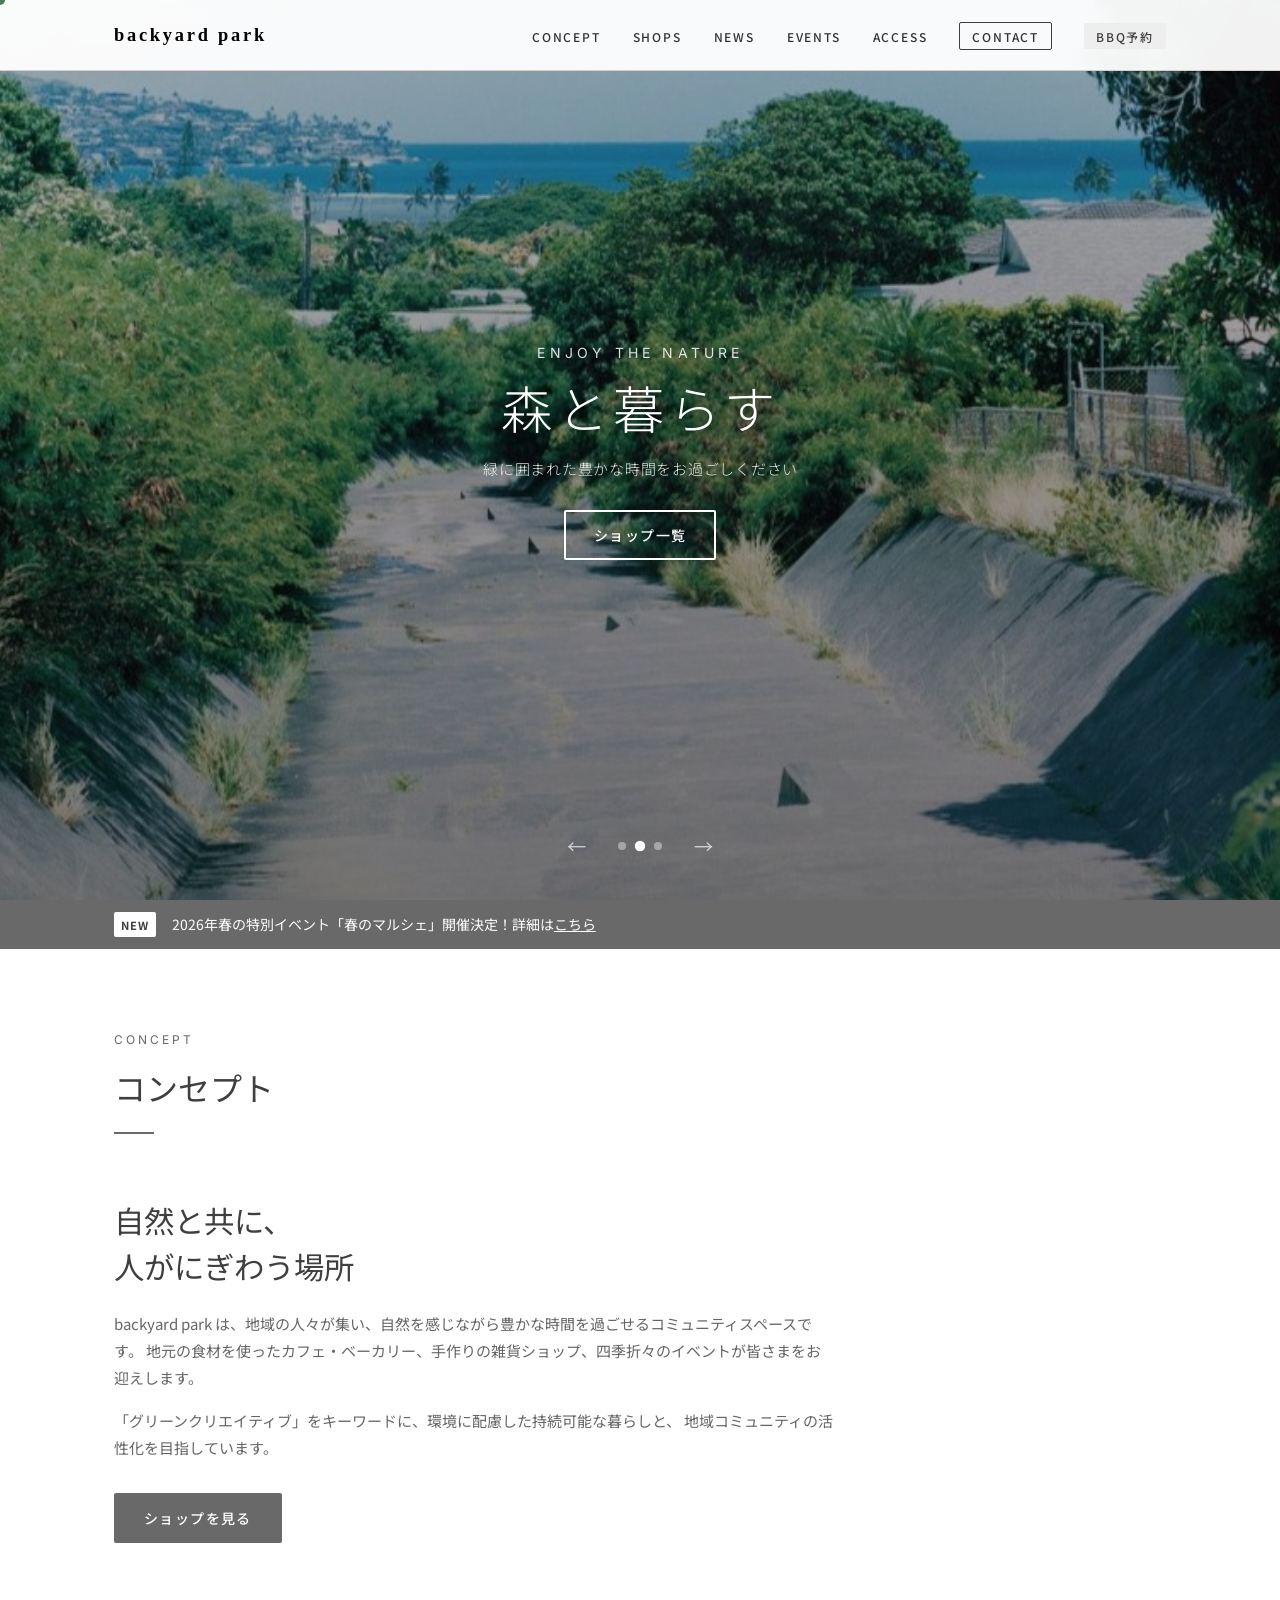
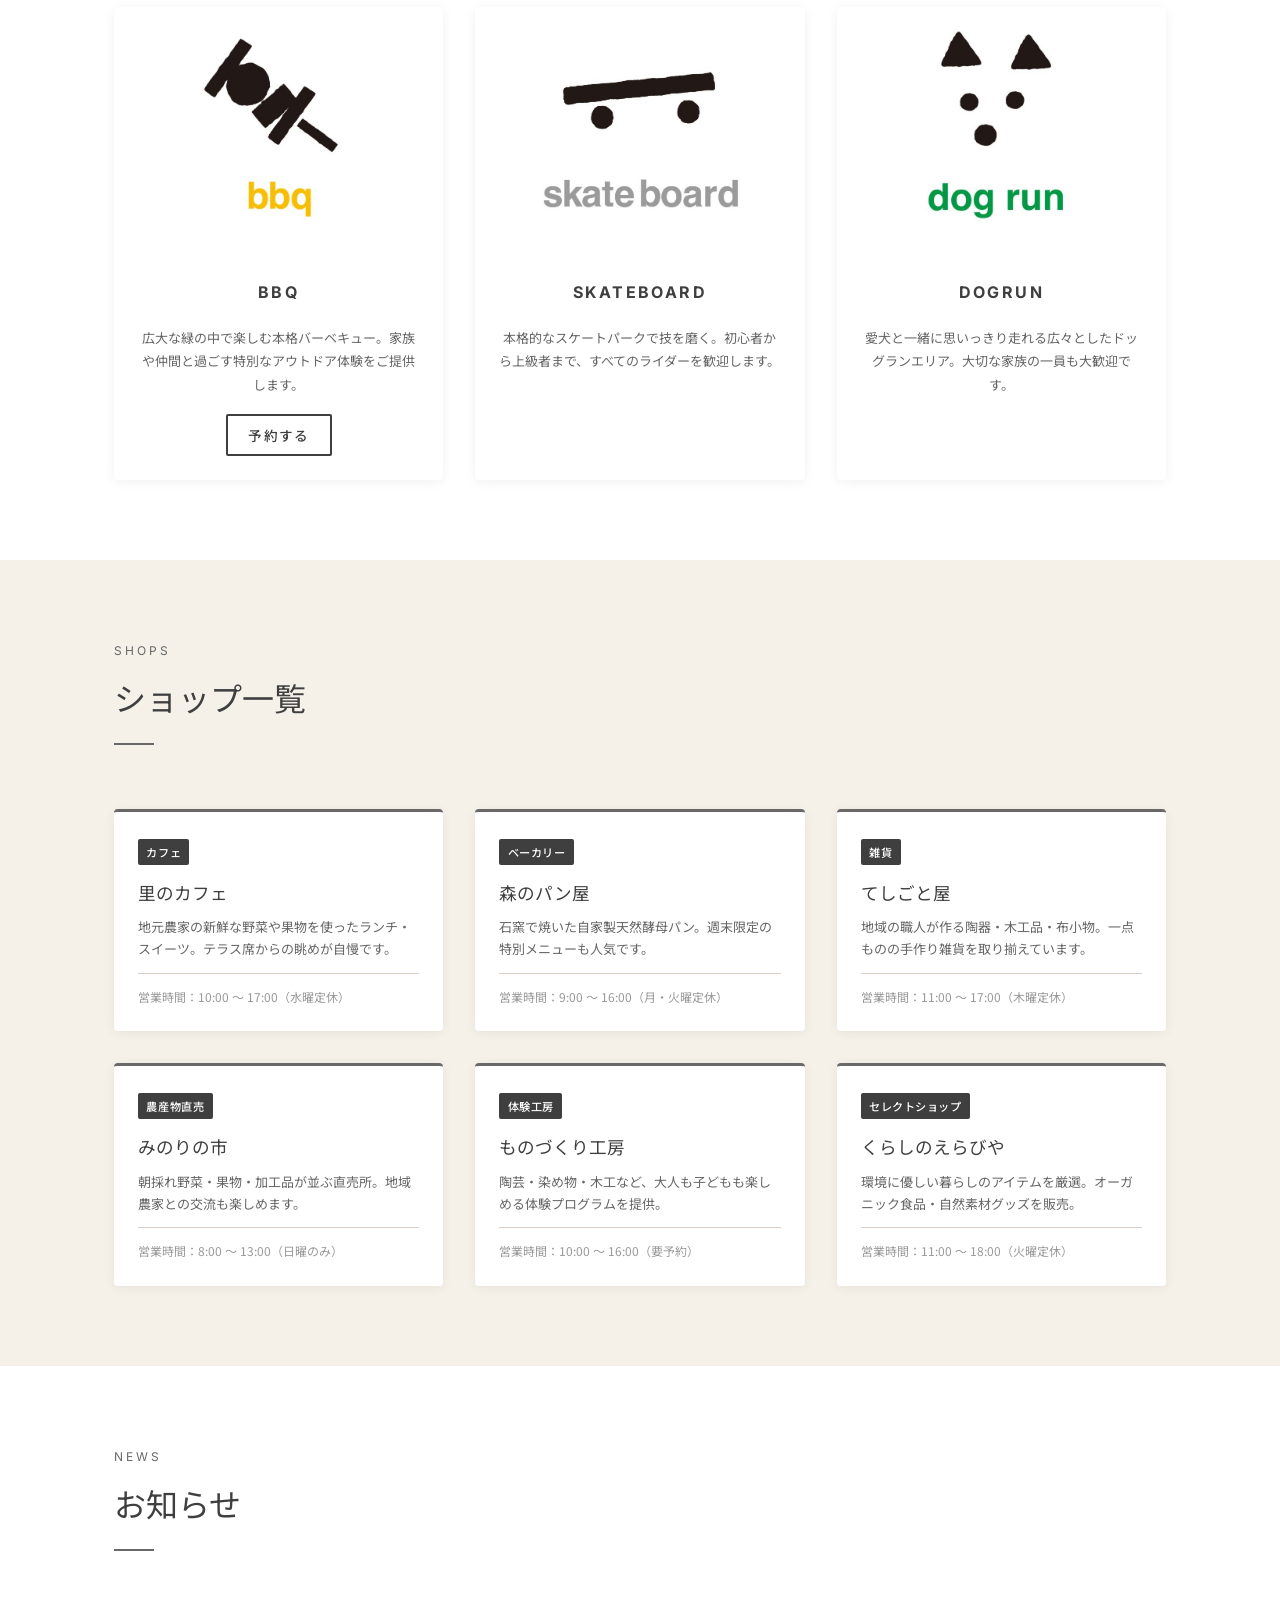
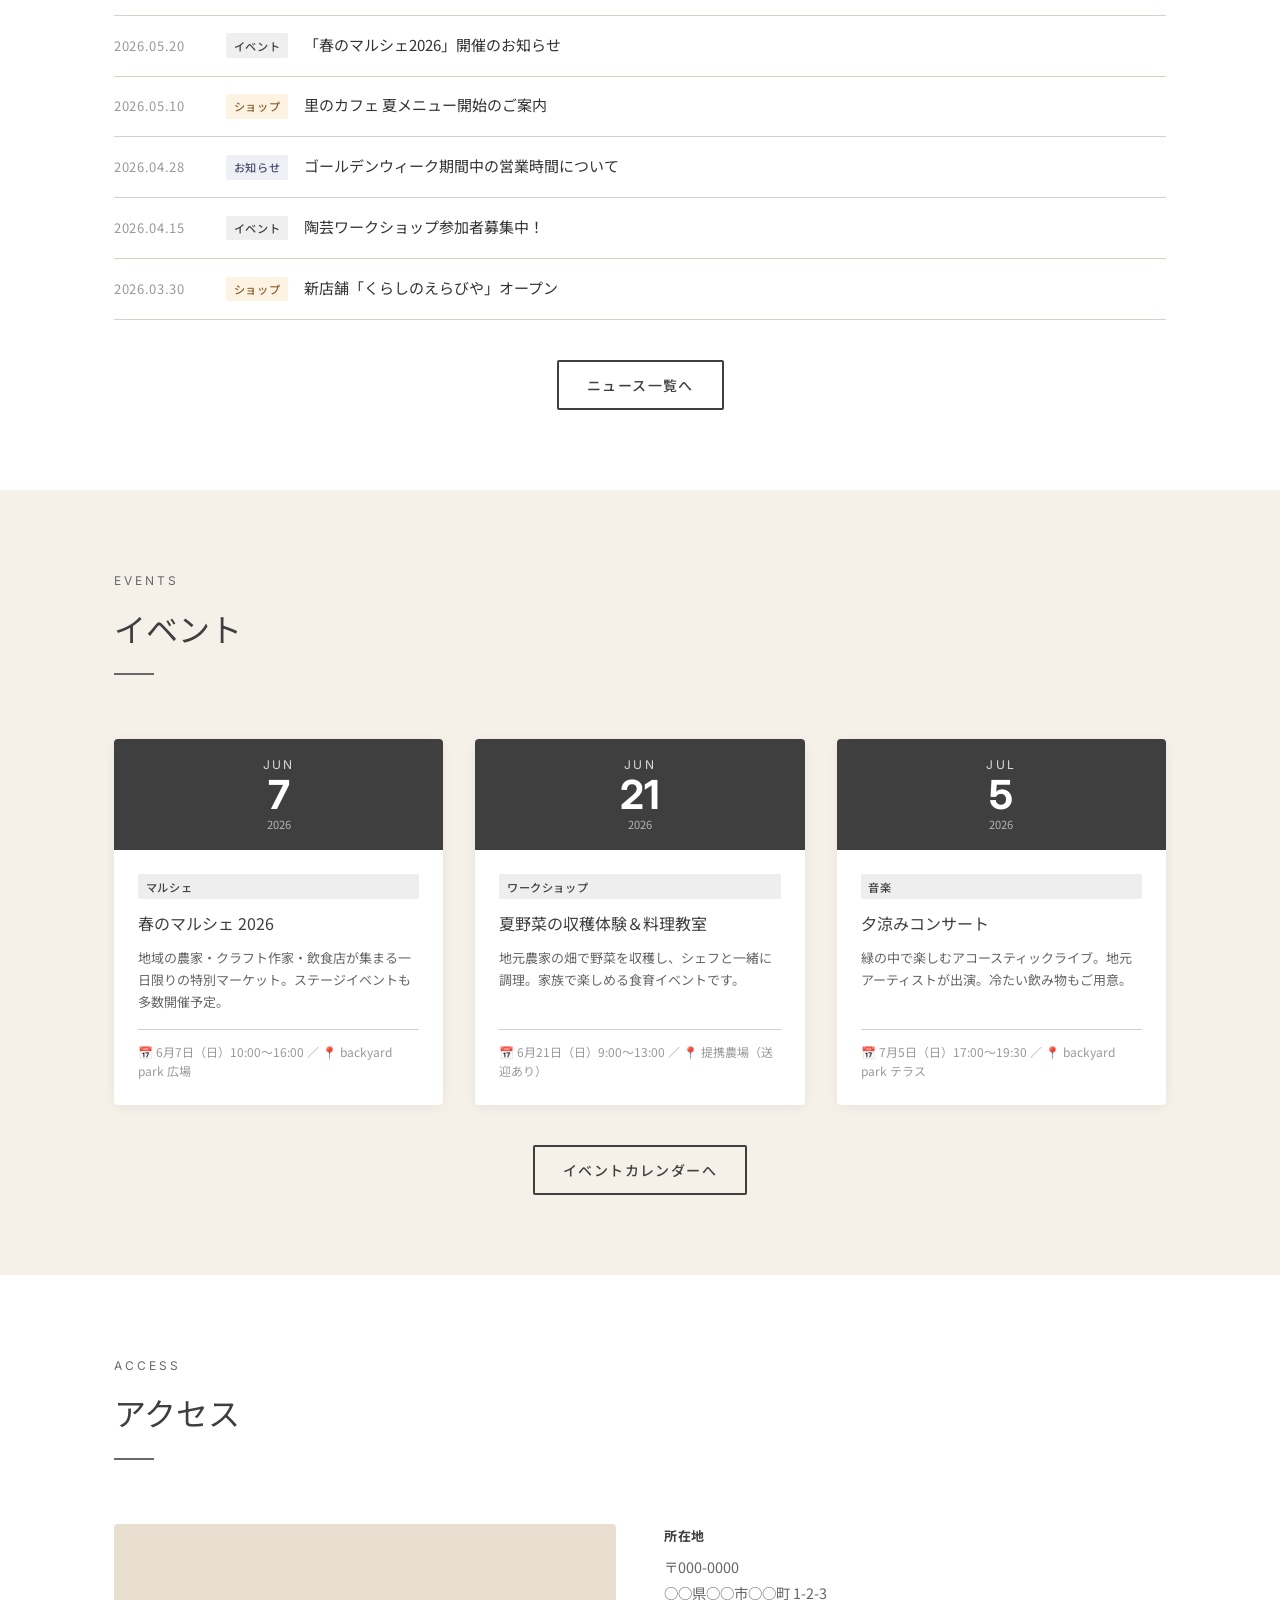
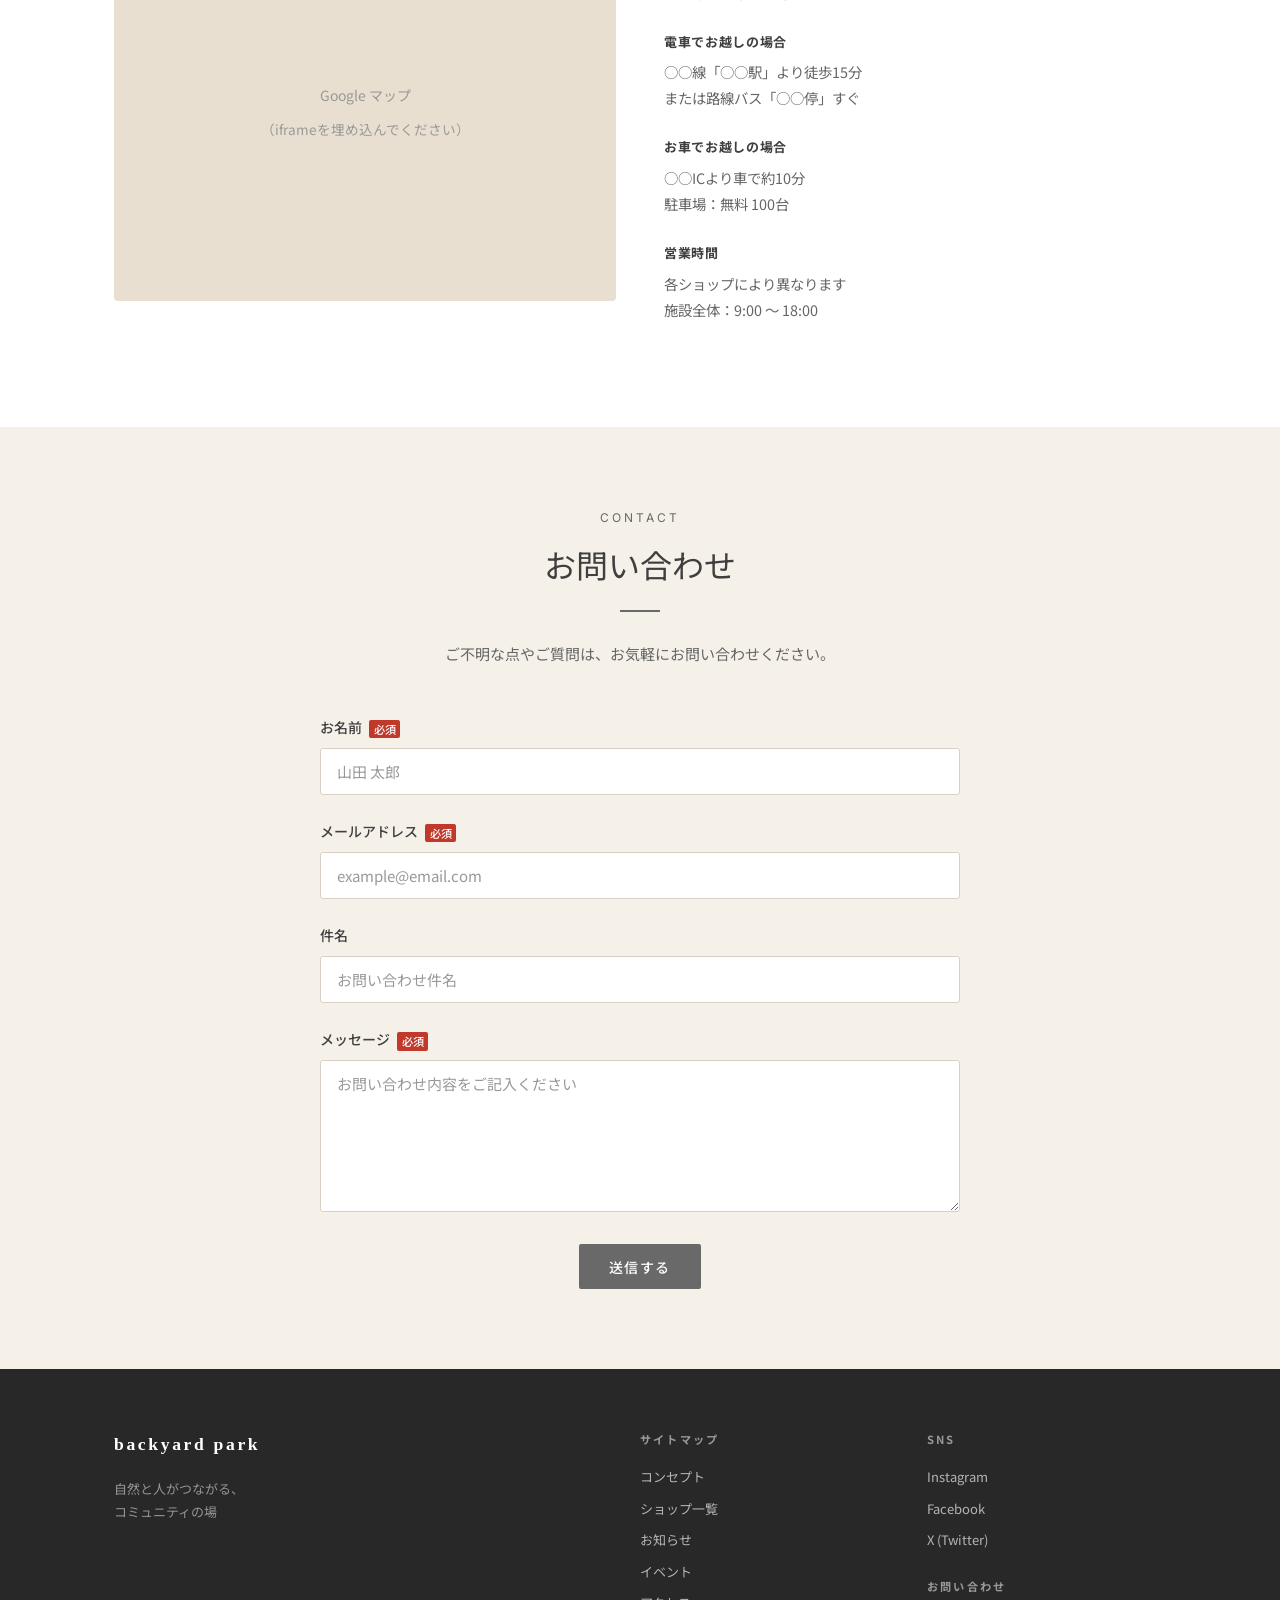
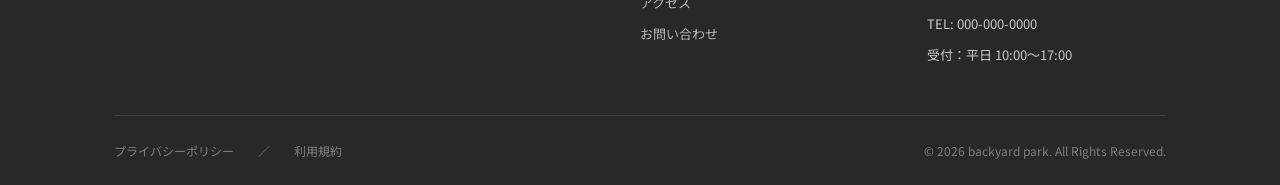
==== commit daa1d6c8: "Add files via upload" ====
--- a/index.html
+++ b/index.html
@@ -13,9 +13,8 @@
 
   <!-- ========== OPENING ANIMATION ========== -->
   <div class="opening" id="opening">
-    <video class="opening-video" autoplay muted playsinline preload="auto">
-      <source src="images/sunrise.mp4" type="video/mp4" />
-    </video>
+    <video class="opening-video" autoplay muted playsinline preload="auto" data-src="images/sunrise.mp4"></video>
+    <div class="opening-photo"></div>
     <div class="opening-grain"></div>
     <div class="opening-logo">backyard park</div>
     <p class="opening-sub">TOYOHASHI</p>
--- a/style.css
+++ b/style.css
@@ -1058,7 +1058,7 @@
     visibility: hidden;
   }
 }
-/* 実写の日の出動画：画面いっぱいに表示
+/* 実写の日の出動画（PC表示用）：画面いっぱいに表示
    少し拡大して右下寄りを切り落とし、透かしマークを画面外に出す */
 .opening-video {
   position: absolute;
@@ -1068,6 +1068,27 @@
   object-fit: cover;
   transform: scale(1.18);
   transform-origin: 25% 25%;
+}
+/* モバイル表示用の日の出写真（PCでは非表示） */
+.opening-photo {
+  display: none;
+  position: absolute;
+  inset: 0;
+  background: url('images/rachel-cook-mOcdke2ZQoE-unsplash.jpg') center / cover no-repeat;
+  animation: photoZoom 4s ease-out forwards;
+}
+@keyframes photoZoom {
+  from { transform: scale(1.12); }
+  to   { transform: scale(1.02); }
+}
+/* モバイル：動画の代わりに写真を表示し、ロゴは明るい朝焼けの空に重なる位置へ */
+@media (max-width: 768px) {
+  .opening-video { display: none; }
+  .opening-photo { display: block; }
+  .opening {
+    justify-content: flex-start;
+    padding-top: 20vh;
+  }
 }
 /* シネマティックなビネット（四隅の減光）：写真の上に重ねる */
 .opening::after {
